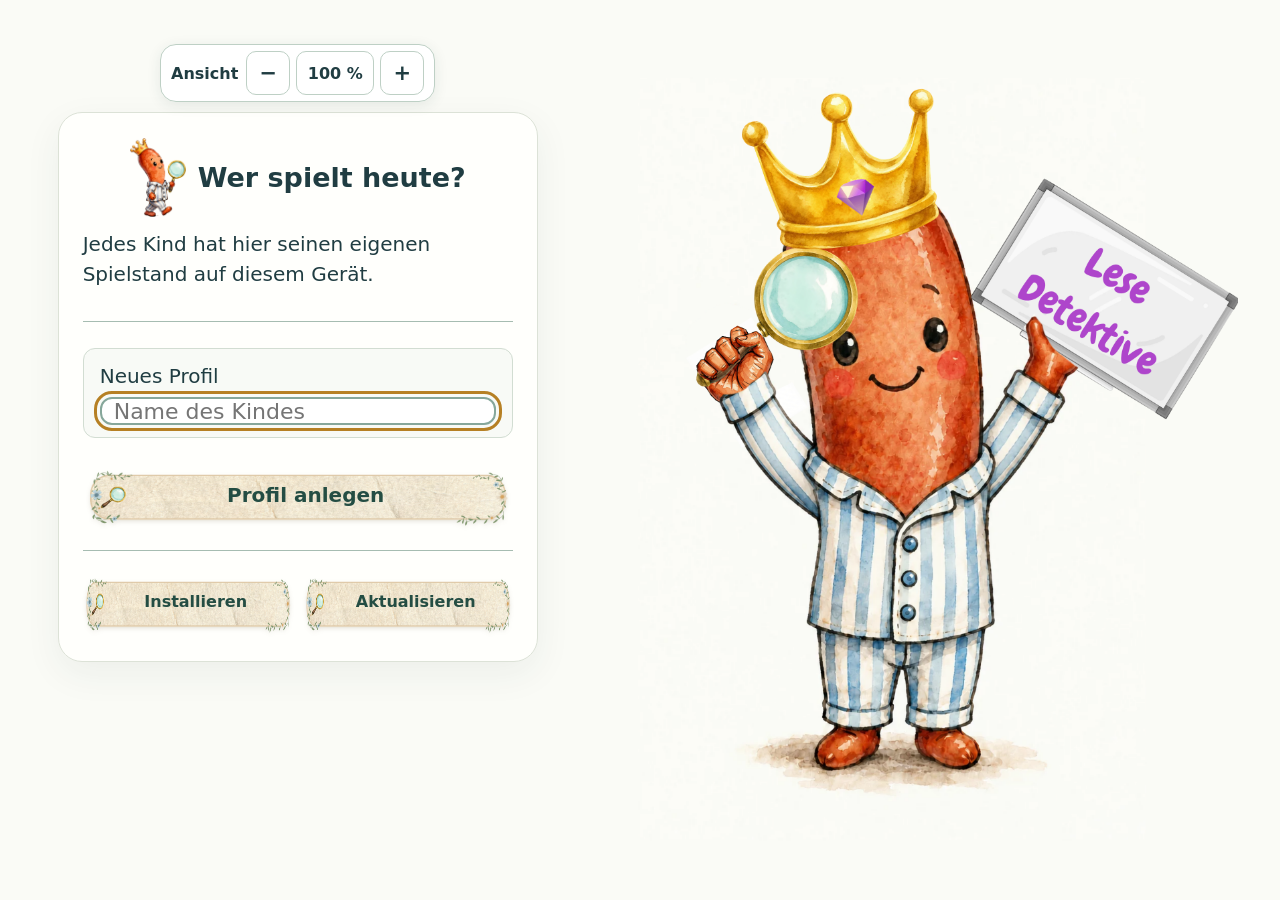
==== index.html @ b9e047da "Vergroessere Kinderschrift responsiv und uebernehme das neue Wuerstchen-Logo" ====
<!doctype html>
<html lang="de" class="profile-loading"><head><meta charset="utf-8"><meta name="viewport" content="width=device-width,initial-scale=1,viewport-fit=cover"><title>Lesedetektive</title><meta name="theme-color" content="#21655b"><link rel="icon" type="image/png" href="assets/favicon-48.png"><link rel="manifest" href="manifest.webmanifest"><link rel="apple-touch-icon" href="assets/apple-touch-icon.png"><meta name="apple-mobile-web-app-capable" content="yes"><meta name="apple-mobile-web-app-title" content="Lesedetektive"><link rel="stylesheet" href="profil.css"><link rel="stylesheet" href="stil.css"><script src="profiles.js" defer></script><script src="pwa.js" defer></script><script src="daten.js" defer></script><script src="pakete.js" defer></script><script src="spiel.js" defer></script><script src="auswahl.js" defer></script><script src="navigation.js" defer></script><script src="zoom.js" defer></script><script src="schrift.js" defer></script></head>
<body><main>
<header><button id="backButton" hidden>← Zurück</button><button id="homeButton">Alle Spiele</button><button data-profile-switch><span data-profile-name>Profil</span> wechseln</button><img class="app-logo" src="assets/logo.png" alt="Lesedetektive" width="72" height="96"><h1 id="pageTitle">Lesedetektive</h1></header><section id="home"><div class="platform-actions"><button data-app-action="install">Installieren</button><button data-app-action="update">Aktualisieren</button><p data-app-status role="status" aria-live="polite"></p></div><p class="home-intro">Was möchtest du spielen?</p><div class="game-menu"><button data-game="reading">Lesen und im Bild suchen</button><button data-game="sort">Was zischt denn da?<small>CH oder SCH?</small></button><button data-game="family">Wie klingt es?<small>ich oder ach?</small></button></div></section>
<section id="setup" class="card" hidden>
<h2>Deine Runde</h2><button id="setupResume" hidden>Zurück zur laufenden Runde</button><p id="setupNotice" role="status" hidden></p><fieldset class="sr-only" aria-hidden="true"><input type="radio" name="game" value="reading" checked><input type="radio" name="game" value="sort"><input type="radio" name="game" value="family"></fieldset><fieldset><legend>Spielvariante</legend><label><input type="radio" name="mode" value="normal" checked> Ohne Zeit</label><label><input type="radio" name="mode" value="minute"> 1 Minute</label><label><input type="radio" name="mode" value="ten"> 10 Aufgaben auf Zeit</label></fieldset>
<fieldset id="normalLengthOptions"><legend>Wie viele Aufgaben möchtest du spielen?</legend><label>Aufgaben pro Runde<select id="roundLength"><option value="10" selected>10 Aufgaben · 1 Blüte</option><option value="15">15 Aufgaben · 2 Blüten</option><option value="20">20 Aufgaben · 3 Blüten</option></select></label></fieldset><fieldset id="sequenceOptions"><legend>Aufgabenauswahl</legend><label><input type="radio" name="sequence" value="fixed" checked> <span id="fixedLabel">Paket</span></label><label><input type="radio" name="sequence" value="random"> Zufall</label></fieldset>
<label id="packageOptions">Welches Paket?<select id="packageChoice"></select></label><p id="packageNote" class="hint"></p><details><summary>So wird gezählt</summary><p class="hint">Bei der Bildsuche zählt eine vollständig gelöste Karte als eine Aufgabe. Bei den Lautübungen zählt ein richtig zugeordnetes Wort oder Wortpaar. Fehlversuche zählen nicht als Lösung. Nur in den Zeitspielen läuft die Uhr ab „Los!“ – auch wenn du zwischendurch die Ergebnisse ansiehst oder in einen anderen Tab wechselst.</p></details>
<button id="start" class="primary">Los!</button> <button id="setupProgress">Meine Ergebnisse</button><p id="prepare" role="status"></p>
</section>
<section id="play" hidden>
<div class="clockbar"><div class="round-stats"><div><span id="modeLabel"></span><strong id="clock" role="timer">01:00</strong></div><div><span>Gelöst</span><strong id="score">0</strong></div></div><div class="round-actions"><button id="viewProgress">Ergebnisse</button><button id="variants">Andere Variante des Spiels</button><button id="abort">Runde beenden</button></div></div>
<div id="playfield" class="playfield" tabindex="0" aria-label="Spielaufgabe, bei Bedarf scrollbar">
<p id="roundLabel" class="round-label"></p><p id="feedback" class="feedback" role="status" aria-live="polite"></p>
<section id="task" class="card"></section>
</div>
</section>
<section id="progressScreen" class="card" hidden><button id="resume">Zurück zum Spiel</button><p id="progressNotice" role="status"></p><p class="eyebrow">DEIN ERGEBNIS</p><h2 id="resultTitle"></h2><p id="resultText" class="result-text"></p><button id="again" class="primary">Noch einmal</button> <button id="choose">Andere Variante des Spiels</button><button id="export">Ergebnisse als Text speichern</button><iframe allow="autoplay" id="progressFrame" title="Deine Blüten und Ergebnisse"></iframe></section>
<section id="history" class="card" hidden><h2>Schriftliche Ergebnisse</h2><p>Die Ergebnisse dieser Arbeitsfassung bleiben auf diesem Gerät gespeichert. Du kannst sie als Textdatei sichern.</p><p id="storageStatus" role="status"></p><div class="table-scroll"><table><caption class="sr-only">Bisherige Zeitrunden</caption><thead><tr><th>Datum</th><th>Spiel</th><th>Variante</th><th>Reihenfolge</th><th>Ergebnis</th><th>Zeit</th><th>Fehlversuche</th><th>Status</th></tr></thead><tbody id="records"></tbody></table></div><p id="empty">Noch keine Zeitrunde gespielt.</p></section>
<footer>Lesedetektive · Ergebnisse bleiben in deinem Profil auf diesem Gerät.</footer>
</main><dialog id="introDialog" aria-labelledby="introTitle"><h2 id="introTitle"></h2><video id="introVideo" playsinline preload="metadata"></video><p id="introNote" role="status"></p><button id="introStart" hidden>Video starten</button><button id="introSkip">Zum Spiel →</button><button id="introBack">Zurück</button></dialog><script id="progressSource" type="application/json">{"html":""}</script></body></html>
---- profil.css ----
.profile-loading main{visibility:hidden}
.profile-panel{box-sizing:border-box;width:min(430px,calc(100% - 16px));max-height:calc(100dvh - 16px);overflow-y:auto;overscroll-behavior:contain;border:0;border-radius:24px;padding:24px;background:#fffdf0;color:#203d42;box-shadow:0 14px 40px #0006;font:18px/1.5 system-ui,sans-serif}
.profile-panel::backdrop{background:#203d42dd}.profile-panel h2{margin:0;font-size:27px;line-height:1.3}.profile-panel p{margin:12px 0}.profile-list{display:grid;gap:9px;margin:16px 0}.profile-panel button{font:inherit;font-weight:750;border:2px solid #78a397;border-radius:14px;background:#e9f3e9;color:#203d42;padding:12px;cursor:pointer;min-height:48px}.profile-list button{text-align:left}.profile-create{border-top:1px solid #a6bcb1;padding-top:16px;display:grid;gap:12px}.profile-panel label{display:grid;gap:6px}.profile-panel input{font:inherit;padding:12px;border:2px solid #86a79b;border-radius:12px;width:100%;min-width:0;box-sizing:border-box;background:#fff}.profile-error{color:#a43d29}.profile-error:empty,.profile-storage:empty,[data-app-status]:empty{display:none}.profile-storage{font-size:14px}.profile-install{border-top:1px solid #a6bcb1;margin-top:20px;padding-top:16px;display:flex;flex-wrap:wrap;gap:10px}.profile-install button{flex:1;background:#fffdf5;font-size:16px}.profile-install [data-app-status]{width:100%;font-size:14px}.profile-cancel{width:100%;margin-top:12px}
.app-tools{display:flex;align-items:center;justify-content:space-between;gap:12px;flex-wrap:wrap;padding:12px 0;margin-bottom:20px;font-size:15px}.app-tools .profile-current{font-weight:650;color:#21655b}.app-tools .tool-buttons{display:flex;gap:8px;flex-wrap:wrap}.app-tools button{font:inherit;border:1px solid #a9c1b6;border-radius:11px;background:#fffdf5;color:#203d42;padding:9px 12px;min-height:44px;cursor:pointer}.app-tools [data-app-status]{flex-basis:100%;margin:0;font-size:14px;color:#526e63}.profile-badge{display:block;font-size:14px;letter-spacing:0;text-transform:none;color:#62796f;margin:4px 0}button:focus-visible,input:focus-visible{outline:3px solid #b68024;outline-offset:3px}
@media(min-width:600px) and (max-height:500px){.profile-panel{width:min(680px,calc(100% - 16px));padding:12px 16px;border-radius:16px}.profile-panel form{grid-template-columns:minmax(0,1fr) auto;align-items:end;gap:10px}.profile-panel h2{font-size:1.2em}.profile-panel p{margin:8px 0}.profile-list{margin:8px 0}}
@supports(padding:env(safe-area-inset-top)){body{padding-top:env(safe-area-inset-top);padding-bottom:env(safe-area-inset-bottom)}}

/* Portrait workspaces grow with the available screen; landscape stays unchanged.
   No fixed page heights, page scaling or zoom restrictions: long content can scroll. */
@media (orientation:portrait){
  body.page-home,body.page-reading,body.page-laute{padding:0}
  .page-home main,.page-reading main,.page-laute main.app{
    box-sizing:border-box;width:100%;max-width:1000px;min-height:100svh;margin:0 auto;
    padding:clamp(18px,3vw,36px);padding-top:max(clamp(18px,3vw,36px),env(safe-area-inset-top));padding-bottom:max(24px,env(safe-area-inset-bottom));
    display:flex;flex-direction:column;
  }
  .page-laute .top{gap:16px}.page-laute .brand{font-size:clamp(24px,4vw,38px);line-height:1.3}
  .page-laute .sub{font-size:clamp(16px,2.4vw,23px);white-space:nowrap}
  .page-laute main.app>p{margin:14px 0;font-size:clamp(17px,2.4vw,23px)}
  .page-laute #menuButton{align-self:flex-start;font-size:clamp(17px,2.4vw,24px);padding:12px 20px}
  .page-laute .profile-badge,.page-reading .profile-badge{font-size:clamp(15px,2vw,20px);margin:8px 0}
  .page-laute #progress{margin:clamp(20px,3svh,36px) 0}.page-laute .progress i{height:clamp(9px,1.2vw,13px)}
  .page-laute #menu,.page-laute #newgame{
    flex:1;width:100%;display:flex;flex-direction:column;justify-content:center;
    min-height:55svh;padding:clamp(24px,4vw,48px);border-radius:clamp(23px,3vw,32px);margin-bottom:20px;
  }
  .page-laute #menu h1{font-size:clamp(28px,4.8vw,44px);line-height:1.25;margin:10px 0 18px}
  .page-laute #menu>p{font-size:clamp(18px,2.8vw,27px);line-height:1.6}
  .page-laute #menu>div{gap:clamp(18px,2.6svh,30px)!important;margin:20px 0}
  .page-laute .nav{font-size:clamp(19px,2.9vw,29px);line-height:1.4;padding:clamp(14px,2.4vw,24px);min-height:clamp(54px,7svh,88px);white-space:normal;overflow-wrap:break-word}
  .page-laute #newcontent{display:flex;flex-direction:column;gap:clamp(14px,2svh,26px);width:100%;min-width:0}
  .page-laute #newcontent .eyebrow{font-size:clamp(14px,2vw,20px);line-height:1.5}
  .page-laute #newcontent h2{font-size:clamp(27px,4vw,40px);line-height:1.3;margin:4px 0}
  .page-laute #newcontent>p,.page-laute .ch-hint{font-size:clamp(18px,2.8vw,27px);line-height:1.6;margin:0}
  .page-laute #newcontent .readline.small{font-size:clamp(24px,3.6vw,37px);line-height:1.6}
  .page-laute #newcontent .reading{min-height:clamp(160px,23svh,300px);gap:clamp(20px,3svh,36px);padding:16px 0}
  .page-laute #newcontent .reading>.readline{font-size:clamp(50px,10vw,100px)!important;overflow-wrap:anywhere}
  .page-laute .duel{gap:clamp(14px,2.6vw,28px);margin:8px 0}
  .page-laute .duel button{font-size:clamp(28px,4.8vw,52px)!important;max-width:100%;min-width:0}
  .page-laute #feedback{font-size:clamp(17px,2.6vw,25px);line-height:1.5;margin:clamp(16px,2.5svh,30px) 0 0;min-height:0}
  .page-laute #feedback:empty{display:none}.page-laute .helper{font-size:clamp(15px,2.2vw,21px)}
  .page-laute .praise-card{width:min(760px,100%);padding:clamp(36px,8vw,88px) 24px}
  .page-laute .praise-card p{font-size:clamp(38px,8vw,76px)}

  .page-reading header h1{font-size:clamp(24px,4vw,38px)}
  .page-reading #counter{font-size:clamp(15px,2.3vw,23px)}
  .page-reading nav{margin:16px 0;font-size:clamp(17px,2.4vw,24px)}
  .page-reading .game-progress{gap:clamp(9px,1.6vw,17px);margin:clamp(18px,3svh,34px) 0}
  .page-reading .progress-dot{width:clamp(11px,1.7vw,17px);height:clamp(11px,1.7vw,17px)}
  .page-reading #readingCard{flex:1;width:100%;max-width:none;min-height:55svh;display:flex;flex-direction:column;justify-content:center;padding:clamp(28px,5vw,60px);margin:12px 0 24px}
  .page-reading #category{font-size:clamp(14px,2.1vw,21px)}
  .page-reading .reading{font-size:clamp(40px,8vw,84px);line-height:1.65;margin:clamp(24px,4svh,48px) 0;min-height:0;overflow-wrap:break-word}
  .page-reading .reading.story{font-size:clamp(27px,4.5vw,48px)}
  .page-reading .read-hint{font-size:clamp(18px,2.6vw,26px);max-width:620px;margin:20px auto 28px}
  .page-reading #search{align-self:center;font-size:clamp(25px,3.8vw,36px);padding:18px 42px;min-height:66px}
  .page-reading #searchPanel{width:100%;max-width:none;padding:clamp(12px,2.6vw,28px);margin:12px 0 24px}
  .page-reading .stage{max-width:none}.page-reading .word,.page-reading .search-label{font-size:clamp(19px,2.8vw,29px)}
  .page-reading .row button{font-size:clamp(18px,2.5vw,25px);min-height:56px;padding:14px 20px}
  .page-reading footer{margin-top:auto;font-size:clamp(15px,2.1vw,20px)}

  .page-home main{justify-content:center}.page-home header{margin-bottom:clamp(24px,4svh,50px)}
  .page-home h1{font-size:clamp(36px,7vw,64px)}.page-home .intro{font-size:clamp(19px,2.8vw,28px);max-width:none}
  .page-home .games{grid-template-columns:1fr;gap:clamp(20px,3svh,36px)}
  .page-home .game{padding:clamp(26px,4vw,46px)}.page-home .game h2{font-size:clamp(26px,4vw,38px)}
  .page-home .game p{font-size:clamp(18px,2.7vw,26px)}.page-home .badge{font-size:clamp(36px,5vw,52px)}
  .page-home .start{font-size:clamp(19px,2.8vw,27px);padding:13px 24px}
  .page-home .app-tools{font-size:clamp(16px,2.3vw,23px);gap:16px;margin-bottom:26px}
  .profile-panel{width:min(640px,calc(100% - 24px));padding:clamp(24px,4vw,42px);font-size:clamp(18px,2.7vw,26px)}
  .profile-panel h2{font-size:clamp(28px,4.5vw,40px)}.profile-list{gap:clamp(12px,2vw,20px)}
  .profile-panel input,.profile-panel button{font-size:inherit;padding:clamp(12px,2vw,20px)}
  .profile-install button{font-size:clamp(17px,2.5vw,24px)}
}

/* The original PNG is never stretched to a different aspect ratio. Its paper
   colour fills the rest of the viewport instead of cropping the head/sign. */
.profile-welcome{--welcome-paper:#fafbf6;width:100vw;height:100dvh;max-width:none;max-height:none;margin:0;padding:0;border:0;background:var(--welcome-paper);color:#203d42;overflow:hidden}
.profile-welcome[open]{display:grid;grid-template-columns:minmax(300px,1fr) minmax(0,1.15fr);grid-template-areas:"controls art"}
.profile-welcome::backdrop{background:#fafbf6}
.welcome-art{grid-area:art;position:relative;min-width:0;min-height:0;overflow:hidden;background:#fafbf6;display:flex;align-items:center;justify-content:center}
.welcome-art img,.home-art img{display:block;width:auto;height:100%;max-width:100%;max-height:2688px;object-fit:contain}
.welcome-controls{grid-area:controls;min-height:0;min-width:0;overflow-y:auto;overscroll-behavior:contain;display:flex;padding:clamp(16px,3vw,40px)}
.profile-welcome .profile-panel{width:min(100%,480px);max-height:none;margin:auto;flex-shrink:0;background:#fffffcf5;border:1px solid #dce2d7;box-shadow:0 12px 36px #203d4210}
.page-home{background:#fafbf6}.home-art{position:fixed;top:0;right:0;width:52vw;height:100svh;display:flex;align-items:center;justify-content:center;overflow:hidden;background:#fafbf6;pointer-events:none;z-index:0}
.page-home main{position:relative;z-index:1;width:48%;max-width:650px;margin:0;padding:clamp(20px,3vw,42px)}
.page-home .games{grid-template-columns:1fr}.page-home .game{background:#fffffcf5;padding:clamp(20px,2.3vw,30px)}
.page-home header{margin-bottom:24px}.page-home h1{font-size:clamp(30px,4vw,48px)}.page-home .intro{margin-bottom:16px}
@media (orientation:portrait){
  .profile-welcome[open]{grid-template-columns:1fr;grid-template-rows:min(43svh,650px) minmax(0,1fr);grid-template-areas:"art" "controls"}
  .welcome-art img,.home-art img{position:absolute;top:0;left:50%;transform:translateX(-50%);width:min(100%,calc(min(43svh,650px) * 1.1),1792px);height:auto;max-width:none;max-height:none}
  .welcome-controls{padding:12px clamp(12px,2.4vw,28px) max(16px,env(safe-area-inset-bottom));scroll-padding-block:16px}
  .profile-welcome .profile-panel{width:min(100%,640px);padding:clamp(20px,3vw,34px);border-radius:24px}
  .page-home .home-art{position:relative;top:auto;right:auto;width:100%;height:min(43svh,650px)}
  .page-home main{width:100%;max-width:1000px;min-height:0;margin:auto;padding:clamp(20px,3vw,36px)}
}
@media (orientation:landscape) and (max-height:540px){
  .welcome-controls{padding:12px}.profile-welcome .profile-panel{padding:16px;font-size:16px}.profile-welcome .profile-panel h2{font-size:23px}.profile-welcome .profile-panel p{margin:8px 0}.profile-welcome .profile-install{margin-top:12px;padding-top:12px}
}

/* The expanded 24-card round keeps progress dots inside small screens. */
.page-reading .game-progress{flex-wrap:wrap}

/* Keep the controls at a usable size while enlarging the complete work area. */
.zoom-controls{position:sticky;top:max(6px,env(safe-area-inset-top));left:6px;z-index:200;display:flex;align-items:center;justify-content:center;gap:6px;width:max-content;max-width:100%;margin:8px auto;padding:6px 10px;border:1px solid #becfc7;border-radius:16px;background:#fffffff5;box-shadow:0 3px 14px #203d4218;color:#203d42;font:16px/1.2 system-ui,sans-serif;isolation:isolate}
.zoom-controls span{font-weight:650;margin-right:2px}.zoom-controls button{flex:none;min-width:44px;min-height:44px;margin:0;padding:8px;border:1px solid #bed0c5;border-radius:10px;background:#fff;color:#203d42;font:700 21px/1.2 system-ui,sans-serif;cursor:pointer;touch-action:manipulation}.zoom-controls [data-zoom="reset"]{min-width:78px;font-size:16px}.zoom-controls button:focus-visible{outline:3px solid #c48a20;outline-offset:2px}.zoom-controls button:disabled{opacity:.4;cursor:default}
body>main,.profile-welcome .profile-panel,.praise-card{zoom:var(--app-zoom,1)}
html[data-app-zoomed] body>main{min-width:min(100vw,980px)}
html[data-app-zoomed] .page-home main{min-width:min(48vw,650px)}
.profile-welcome .welcome-controls{display:block;overflow:auto}.welcome-controls>.zoom-controls{margin:0 auto 16px}.profile-welcome .profile-panel{margin:0 auto;overflow:visible}
@media(orientation:portrait){html[data-app-zoomed] .page-home main{min-width:100vw}}
@media print{.zoom-controls{display:none}}
body.page-reading>main{width:min(100vw,980px)}body.page-laute>main{width:min(100vw,740px)}
@media(orientation:portrait){body.page-reading>main,body.page-laute>main{width:min(100vw,1100px)}}
#introDialog>:not(.zoom-controls){zoom:var(--app-zoom,1)}
---- stil.css ----
:root{font:18px/1.6 system-ui,sans-serif;color:#203d42;background:#f4f2e9;--app-zoom:1}*{box-sizing:border-box}body{margin:0}main{width:min(100vw,1040px);margin:auto;padding:24px;zoom:var(--app-zoom)}h1{font-size:clamp(30px,5vw,48px);line-height:1.2}h2{line-height:1.3}.eyebrow{font-size:13px;letter-spacing:.08em;color:#587367}.card{background:white;border:1px solid #d7dfd5;border-radius:24px;padding:clamp(20px,4vw,38px);margin:24px 0;box-shadow:0 10px 35px #203d4208}fieldset{border:0;border-top:1px solid #dde4dc;margin:24px 0;padding:12px 0 0}legend{font-size:21px;font-weight:750;padding-right:15px}label{display:block;margin:10px 0;padding:12px 16px;border:1px solid #d2ddd2;border-radius:12px;background:#f8faf6;cursor:pointer}label:has(input:checked){background:#e0eee4;border-color:#21655b}input{width:21px;height:21px;vertical-align:middle;accent-color:#21655b;margin-right:10px}small{display:block;padding-left:35px;color:#5c756b;font-size:14px}button{font:inherit;font-weight:650;background:white;color:#203d42;border:1px solid #bdcfc2;border-radius:12px;min-height:48px;padding:11px 19px;cursor:pointer}button:focus-visible{outline:3px solid #c48a20;outline-offset:3px}.primary{background:#21655b;color:white;border-color:#21655b}button:disabled{opacity:.45;cursor:default}#start{font-size:26px;min-width:180px}.hint,footer{font-size:15px;color:#587267}footer{padding-bottom:24px}.clockbar{position:sticky;top:78px;z-index:20;display:flex;justify-content:space-between;align-items:center;gap:16px;padding:14px 20px;border:1px solid #bfcebf;border-radius:18px;background:#fffdf4f5;box-shadow:0 5px 20px #203d4210}.clockbar span{display:block;font-size:14px}.clockbar strong{font-size:34px;line-height:1.2;font-variant-numeric:tabular-nums}#clock{color:#21655b}.clockbar.urgent{background:#fff0dc}.clockbar.urgent #clock{color:#8c3c15}.round-label{font-size:15px;color:#587267}.feedback{min-height:30px;margin:12px 0;color:#21655b}.reading{text-align:center;font-size:clamp(30px,5vw,46px);line-height:1.6;font-weight:750;white-space:pre-line;padding:24px 0}.story{font-size:clamp(24px,4vw,34px)}.read-actions{text-align:center}.words{display:flex;flex-wrap:wrap;align-items:center;justify-content:center;gap:10px;margin-bottom:20px}.word{padding:7px 12px;border-radius:10px;background:#eef2ed;font-weight:650}.word.current{background:#ffe5a0;outline:2px solid #bf8b22}.word.done{background:#d9efdc}.stage{position:relative;max-width:780px;margin:auto;line-height:0;isolation:isolate}.stage img{display:block;width:100%;height:auto}.overlay{position:absolute;inset:0;touch-action:manipulation;cursor:crosshair}.star{position:absolute;pointer-events:none;transform:translate(-50%,-50%);font:58px/1 Arial;color:#ffc928;-webkit-text-stroke:1.5px #fff9dc;text-shadow:0 2px 3px #804a1d;animation:pop .35s ease-out}.answers{display:grid;gap:14px;margin:24px 0}.answers button{background:#385f8e;color:white;border:0;font-size:22px}.duel{display:flex;justify-content:center;flex-wrap:wrap;gap:20px;margin:24px 0}.duel button{font-size:clamp(26px,4vw,40px)}.question{font-size:22px}.result-text{font-size:23px}.table-scroll{overflow:auto;margin-top:24px}table{width:100%;border-collapse:collapse;font-size:15px;text-align:left}th,td{border-bottom:1px solid #dbe2d8;padding:12px;vertical-align:top;min-width:100px}.sr-only{position:absolute;width:1px;height:1px;overflow:hidden;clip-path:inset(50%)}[hidden]{display:none!important}.zoom-controls{position:sticky;top:6px;left:6px;z-index:100;display:flex;align-items:center;gap:6px;width:max-content;max-width:100%;margin:8px auto;padding:6px 10px;border:1px solid #bed0c5;border-radius:16px;background:#fffffff5;box-shadow:0 3px 14px #203d4218;font:16px/1.2 system-ui}.zoom-controls button{min-width:44px;min-height:44px;padding:8px;font-size:21px}.zoom-controls [data-zoom=reset]{min-width:78px;font-size:16px}@keyframes pop{from{transform:translate(-50%,-50%) scale(.2)}to{transform:translate(-50%,-50%) scale(1)}}@media(prefers-reduced-motion:reduce){.star{animation:none}}@media(max-width:600px){main{padding:14px}.clockbar{padding:12px;gap:8px}.clockbar strong{font-size:28px}.clockbar button{font-size:14px;padding:8px}.reading{padding:10px 0}.card{margin:18px 0}}@media print{.zoom-controls,#setup,#play,#result,#export,footer{display:none!important}main{zoom:1;width:100%}.card{box-shadow:none;border:0;padding:0}.table-scroll{overflow:visible}}

#progressFrame{width:100%;height:1400px;min-height:720px;border:0;display:block;background:#faf8f1}#progressScreen{padding:16px;background:#faf8f1}#progressNotice{background:#fff7df;padding:12px 16px;border-radius:12px}#progressScreen>button{margin:8px 8px 8px 0}.clockbar{flex-wrap:wrap}#viewProgress{background:#edf3e4}#sequenceOptions[hidden]{display:none!important}
/* Compact 100 % search view: the words and complete portrait image share a screen. */
body.searching-image main>header,body.searching-image main>footer,body.searching-image #roundLabel{display:none}body.searching-image main{padding:8px 12px}body.searching-image .clockbar{position:static;padding:6px 10px;gap:8px;margin:0}body.searching-image .clockbar strong{font-size:22px}body.searching-image .clockbar span{font-size:13px}body.searching-image .clockbar button{font-size:14px;min-height:38px;padding:6px 9px}body.searching-image #feedback{position:absolute;width:1px;height:1px;min-height:0;margin:0;overflow:hidden;clip-path:inset(50%)}body.searching-image #task{padding:10px 12px;margin:8px 0 0}body.searching-image .words{gap:6px;margin-bottom:10px;font-size:16px}body.searching-image .word{padding:4px 9px}body.searching-image .stage{width:min(100%,calc((100svh - 280px) * .666667),560px);max-width:560px}body.searching-image #task>p{margin:7px 0 0;text-align:center}body.searching-image #task>p>button{font-size:14px;min-height:36px;padding:6px 12px}body.searching-image .star{font-size:clamp(25px,4vw,44px)}
@media(max-width:600px){body.searching-image .stage{width:min(100%,calc((100svh - 320px) * .666667),560px)}body.searching-image .clockbar{justify-content:center}body.searching-image .words{font-size:15px}}
@media(max-height:500px) and (orientation:landscape){body.searching-image .stage{width:min(100%,calc((100svh - 220px) * .666667),560px)}body.searching-image .zoom-controls{margin:2px auto;padding:2px 8px}.searching-image .zoom-controls button{min-height:34px}.searching-image .clockbar button{min-height:32px}}
.wrong-answer{animation:answerWobble .42s ease-out;background:#f5d8c5!important;color:#503f36!important;outline:2px solid #c17c54}@keyframes answerWobble{0%,100%{transform:translateX(0)}15%,45%,75%{transform:translateX(-8px) rotate(-1deg)}30%,60%,90%{transform:translateX(8px) rotate(1deg)}}@media(prefers-reduced-motion:reduce){.wrong-answer{animation:answerAcknowledge .5s linear}@keyframes answerAcknowledge{from{outline-width:4px}to{outline-width:2px}}}
body.progress-intro{overflow:hidden}body.progress-intro>main{zoom:1;width:100%;max-width:none;padding:0}body.progress-intro main>header,body.progress-intro main>footer,body.progress-intro>.zoom-controls,body.progress-intro #progressScreen>:not(#progressFrame){display:none!important}body.progress-intro #progressScreen{margin:0;padding:0;border:0}body.progress-intro #progressFrame{position:fixed;inset:0;width:100vw;height:100svh!important;min-height:0;z-index:500;background:#faf8f1}

.treffer-funkenregen{position:absolute;width:0;height:0;z-index:50;pointer-events:none;overflow:visible;line-height:1}
.treffer-funke{position:absolute;left:0;top:0;width:48px;height:48px;margin-left:-24px;margin-top:-24px;display:flex;align-items:center;justify-content:center;font-family:Arial,sans-serif;font-size:var(--groesse);font-weight:bold;color:var(--farbe);text-shadow:0 0 4px #fff,0 0 10px #ffcb00,0 0 20px #ffb700;animation:trefferRegen var(--dauer) ease-out forwards}
.treffer-blitz{position:absolute;left:-65px;top:-65px;width:130px;height:130px;display:flex;align-items:center;justify-content:center;font:120px/1 Arial,sans-serif;color:#fff9c4;text-shadow:0 0 10px #fff,0 0 25px #ffd000,0 0 45px #ffb000;animation:trefferBlitz .9s ease-out forwards}
@keyframes trefferRegen{0%{transform:translate(0,0) scale(.4);opacity:1}35%{transform:translate(var(--dx),var(--dy)) scale(1.3);opacity:1}70%{opacity:1}100%{transform:translate(var(--endx),var(--endy)) scale(.35);opacity:0}}
@keyframes trefferBlitz{0%{transform:scale(.3);opacity:1}30%{transform:scale(1.5);opacity:1}100%{transform:scale(.7);opacity:0}}
@keyframes trefferRuhig{0%,60%{opacity:1}100%{opacity:0}}
@media(prefers-reduced-motion:reduce){.treffer-blitz{animation:trefferRuhig 1.8s ease-out forwards}}


#normalLengthOptions select{display:block;min-width:180px;max-width:100%;font:inherit;padding:10px;border:1px solid #bdcfc2;border-radius:10px;background:white;color:#203d42;margin-top:8px}

/* Three uncluttered game surfaces; the supplied artwork remains an unmodified asset. */
header{display:flex;align-items:center;gap:20px;flex-wrap:wrap}header h1{margin:10px 0}#homeButton{font-size:16px}.home-intro{text-align:center;font-size:28px}.game-menu{display:grid;gap:22px;margin:40px 0}.game-menu button{background:transparent url('assets/button.png') center/100% 100% no-repeat;border:0;min-height:135px;padding:35px 11% 35px 16%;font-size:clamp(22px,3.4vw,34px);line-height:1.15;color:#284d42;filter:drop-shadow(0 4px 4px #65532c22)}.game-menu small{padding:6px 0 0;font-size:18px;color:#35594d}.game-menu button:hover{transform:translateY(-2px)}#setup fieldset{display:flex;gap:10px;flex-wrap:wrap;margin:18px 0}#setup fieldset label{flex:1;min-width:140px;margin:0;font-size:18px}#setup #normalLengthOptions label{padding:6px 12px}select{font:inherit;padding:10px;border:1px solid #aabeb0;border-radius:9px;width:100%;background:white;color:#203d42}#packageOptions{max-width:400px}details{font-size:15px;margin:20px 0}#introDialog{border:0;border-radius:24px;background:#faf9f2;color:#203d42;width:min(95vw,1000px);max-height:96svh;padding:16px;text-align:center}#introDialog::backdrop{background:#f5f3ebf5}#introDialog video{display:block;width:100%;max-height:70svh;object-fit:contain;background:transparent;border:0}#introDialog h2{font-size:24px;margin:4px}#introDialog button{margin:4px}#home{min-height:65svh}#homeButton[hidden]{display:none}@media(max-width:600px){.game-menu{gap:14px;margin:25px 0}.game-menu button{min-height:115px;padding:27px 8% 27px 17%;font-size:22px}.game-menu small{font-size:16px}#setup fieldset label{min-width:110px;padding:10px}#introDialog{padding:10px}}

/* Schmuckrahmen für die Bedien- und Antwortbuttons. */
button:not(.zoom-controls button):not(.word-size-controls button):not(.flower){
 background:transparent url("assets/button.png") center / 100% 100% no-repeat !important;
 color:#244d43;border:0;border-radius:0;box-shadow:none;
 min-width:160px;min-height:70px;padding:20px 28px 20px 62px;
 line-height:1.25;white-space:normal;
 filter:drop-shadow(0 2px 2px #56432922);
}
button:not(.zoom-controls button):not(.word-size-controls button):not(.flower):hover{filter:drop-shadow(0 3px 4px #56432955)}
button:not(.zoom-controls button):not(.word-size-controls button):not(.flower):focus-visible{outline:3px solid #28796d;outline-offset:2px;border-radius:16px}
button:not(.zoom-controls button):not(.word-size-controls button):not(.flower):disabled{opacity:.45}
#start,#read{font-size:26px;font-weight:800;min-width:210px;min-height:80px}
.answers button,.duel button{color:#244d43;background-color:transparent;min-height:90px;padding-left:70px}
.clockbar button{font-size:16px;min-width:165px;min-height:65px;padding:17px 22px 17px 51px}
.game-menu button{min-height:135px;padding:35px 11% 35px 16%;font-size:clamp(22px,3.4vw,34px)}
.profile-panel button{width:100%;min-height:75px}
@media(max-width:600px){button:not(.zoom-controls button):not(.word-size-controls button):not(.flower){min-width:140px;min-height:66px;padding:18px 22px 18px 48px;font-size:17px}.answers button,.duel button{font-size:24px;min-height:85px}.clockbar button{flex:1;min-width:135px;font-size:14px}.game-menu button{min-height:115px;font-size:22px;padding:27px 8% 27px 17%}}

.platform-actions{display:flex;flex-wrap:wrap;justify-content:center;gap:8px}.platform-actions p{flex-basis:100%;text-align:center;font-size:15px}.profile-loading main{visibility:hidden}

/* Play uses the available height. Controls never float over the task. */
.round-stats,.round-actions{display:flex;align-items:center;gap:16px;flex-wrap:wrap}
.round-actions{justify-content:center}
body.playing>main{width:min(100%,1200px);padding:12px}
body.playing>main>header{display:flex;position:static;margin:0 0 14px}
body.playing>main>header [data-profile-switch],body.playing>main>footer{display:none}
body.playing>main>header h1{font-size:clamp(24px,4vw,36px)}
body.playing>.zoom-controls{position:static;margin:8px auto}
body.playing #play{display:flex;flex-direction:column;gap:12px;min-height:calc(100svh / var(--app-zoom) - 24px)}
body.playing .clockbar{position:static;top:auto;flex-shrink:0;margin:0;padding:10px 14px;gap:10px}
body.playing .clockbar strong{font-size:28px}
body.playing .clockbar span{font-size:14px}
body.playing .playfield{flex:1;min-width:0;display:flex;flex-direction:column;gap:8px;outline-offset:3px}
body.playing #roundLabel{display:none}
body.playing #feedback{margin:0;min-height:0}
body.playing #feedback:empty{display:none}
body.playing #task{width:100%;margin:auto 0;padding:clamp(18px,4vw,36px)}
body.playing.searching-image #task{padding:12px}
body.playing.searching-image .stage{width:min(100%,max(180px,calc((100svh - 260px) * .666667)),560px)}
@media(orientation:portrait){
 body.playing .clockbar{justify-content:center}
 body.playing .round-stats{justify-content:center;gap:24px;flex:1}
 body.playing .round-actions{gap:8px;flex:1}
 body.playing .round-actions button{min-width:130px;min-height:60px;font-size:14px;padding:16px 18px 16px 43px;flex:1}
 body.playing .reading{font-size:clamp(32px,7vw,48px)}
 body.playing .reading.story{font-size:clamp(25px,5vw,34px)}
}
@media(orientation:landscape){
 body.playing #play{display:grid;grid-template-columns:clamp(88px,13vw,150px) minmax(0,1fr) clamp(125px,18vw,190px);align-items:start;gap:12px;min-height:calc(100svh / var(--app-zoom) - 24px)}
 body.playing .clockbar{display:contents}
 body.playing .round-stats{grid-column:1;grid-row:1;position:sticky;top:12px;align-self:start;display:flex;flex-direction:column;align-items:center;gap:18px;padding:16px 7px;text-align:center;border:1px solid #bfcebf;border-radius:16px;background:#fffdf4}
 body.playing .round-stats strong{font-size:26px;overflow-wrap:anywhere}
 body.playing .round-stats span{font-size:14px}
 body.playing .round-actions{grid-column:3;grid-row:1;position:sticky;top:12px;align-self:start;display:flex;flex-direction:column;gap:14px}
 body.playing .round-actions button{width:100%;min-width:0;min-height:70px;font-size:15px;padding:17px 14px 17px 32px;overflow-wrap:anywhere}
 body.playing .playfield{grid-column:2;grid-row:1;max-height:calc(100dvh / var(--app-zoom) - 24px);min-height:calc(100svh / var(--app-zoom) - 24px);overflow:auto;overscroll-behavior-y:contain;scrollbar-gutter:stable;padding:3px}
 body.playing #task{padding:18px;margin:auto 0;flex-shrink:0}
 body.playing .reading{font-size:clamp(30px,4vw,46px);padding:8px 0}
 body.playing .reading.story{font-size:clamp(23px,3vw,32px)}
 body.playing.searching-image .stage{width:min(100%,560px);max-width:560px}
 body.playing.searching-image .words{font-size:15px}
 body.playing .clockbar.urgent .round-stats{background:#fff0dc}
}

/* Stable control/text sizes; the zoom value belongs to the image field only. */
body>main,.profile-welcome .profile-panel{zoom:1!important}
.praise-card,#introDialog>:not(.zoom-controls){zoom:1!important}
body.playing>main{width:min(100%,1200px);padding:12px}
body.playing #play{height:calc(100dvh - 24px);min-height:0;display:grid;grid-template-rows:auto minmax(0,1fr);grid-template-columns:minmax(0,1fr)}
body.playing .playfield{height:100%;min-height:0;max-height:none;overflow:auto;display:flex;flex-direction:column;align-items:stretch;overscroll-behavior-y:contain;scrollbar-gutter:stable}
body.playing #task{flex:0 0 auto;margin-block:auto}
body.playing.searching-image .stage{max-width:none;width:min(100%,560px)}
#setupNotice{font-size:16px;color:#587267}
body.playing>.zoom-controls{display:none}
.round-stats .zoom-controls{position:static;display:grid;grid-template-columns:1fr 1fr;width:100%;max-width:170px;margin:0;padding:5px;gap:4px;box-shadow:none;flex-basis:100%}
.round-stats .zoom-controls span{grid-column:1/-1;text-align:center;font-size:14px}
.round-stats .zoom-controls button{min-width:34px;min-height:36px;padding:4px;font-size:20px;line-height:1.2}
.round-stats .zoom-controls [data-zoom="out"]{grid-column:1;grid-row:2}
.round-stats .zoom-controls [data-zoom="in"]{grid-column:2;grid-row:2}
.round-stats .zoom-controls [data-zoom="reset"]{grid-column:1/-1;grid-row:3;min-width:0;font-size:15px}
@media(orientation:portrait){
 .round-stats .zoom-controls{display:flex;justify-content:center;max-width:none;width:auto}
 .round-stats .zoom-controls [data-zoom="reset"]{min-width:60px}
}
@media(orientation:landscape){
 body.playing #play{grid-template-columns:clamp(88px,13vw,150px) minmax(0,1fr) clamp(125px,18vw,190px);grid-template-rows:minmax(0,1fr);height:calc(100dvh - 24px);min-height:0}
 body.playing .playfield{height:100%;min-height:0;max-height:none}
 body.playing .round-stats,body.playing .round-actions{position:static;max-height:100%;overflow-y:auto}
 body.playing .round-actions{gap:6px}
 body.playing .round-actions button{font-size:14px;min-height:60px}
}

/* The start menu fills the screen too, independently of the play screen. */
body.choosing>main{height:calc(100dvh - 76px);min-height:0;display:flex;flex-direction:column}
body.choosing #home{min-height:0;flex:1;display:flex;flex-direction:column;justify-content:center}
body.choosing .home-intro{order:1;margin:12px 0}
body.choosing .game-menu{order:2;margin:22px 0}
body.choosing .platform-actions{order:3;margin-top:14px}
body.choosing>main>footer{margin-top:auto}
/* Search words always start above the former 15/16 px size. */
body.playing.searching-image #words{font-size:calc(22px * var(--search-word-scale,1));line-height:1.35;gap:8px;margin-bottom:14px}
body.playing.searching-image #words .word{padding:7px 11px;font-weight:750}
.word-size-controls{display:none}
body.playing[data-game="reading"] .word-size-controls{display:grid;grid-template-columns:1fr 1fr;gap:4px;padding:5px;border:1px solid #bed0c5;border-radius:14px;background:#fff;width:100%;max-width:170px}
.word-size-controls span{grid-column:1/-1;font-size:13px;text-align:center;line-height:1.3}
.word-size-controls button{min-width:34px!important;min-height:36px!important;padding:4px!important;font-size:20px!important;background:#fff!important;border:1px solid #bdcfc2!important;border-radius:10px!important;filter:none!important}
@media(orientation:landscape){body.playing .round-stats{gap:10px;padding:12px 5px}}
@media(orientation:portrait){body.playing[data-game="reading"] .word-size-controls{display:flex;align-items:center;justify-content:center;max-width:none;width:auto;flex-basis:100%}.word-size-controls span{padding-right:8px}}

/* Text stays inside the paper's usable area, even in narrow action columns. */
button:not(.flower):not(.zoom-controls button):not(.word-size-controls button){box-sizing:border-box;max-width:100%;min-width:0;padding:18px 18px 18px 34px;white-space:normal;overflow-wrap:anywhere;word-break:normal;hyphens:auto;line-height:1.3}
body.playing .round-actions button:not(.word-size-controls button){width:100%;min-width:0;flex:0 1 auto;padding:16px 12px 16px 28px;min-height:62px;font-size:14px}
body.playing .round-actions{min-width:0}
@media(orientation:portrait){body.playing .round-actions{flex-basis:100%;display:grid;grid-template-columns:repeat(auto-fit,minmax(min(100%,150px),1fr));width:100%}body.playing .round-actions .word-size-controls{grid-column:1/-1}}
body:not(.playing)>main,.profile-welcome .profile-panel{zoom:var(--menu-zoom,1)!important}
body.choosing>main{height:calc((100dvh - 76px) / var(--menu-zoom,1));min-height:0}
body.playing .round-stats .zoom-controls,body.playing[data-game="reading"] .word-size-controls{display:none}
body.playing.searching-image .round-stats .zoom-controls{display:grid}
body.playing.searching-image[data-game="reading"] .word-size-controls{display:grid}
@media(orientation:portrait){body.playing.searching-image .round-stats .zoom-controls,body.playing.searching-image[data-game="reading"] .word-size-controls{display:flex}}

body.playing .round-stats #clock{font-size:24px;white-space:nowrap;overflow-wrap:normal}
.word-size-controls strong{font-size:inherit}
@media(orientation:landscape){.round-stats .zoom-controls{flex:0 0 auto;align-self:stretch}}

/* Child-readable task typography takes priority over generic utility buttons. */
.app-logo{width:54px;height:78px;object-fit:contain;flex:0 0 auto}
body.playing .app-logo{display:none}
.profile-brand{display:flex;align-items:center;justify-content:center;gap:12px;margin-bottom:12px}
.profile-brand img{object-fit:contain;flex:0 0 56px}
#profileDialog .profile-list button{display:flex;align-items:center;justify-content:center;text-align:center;padding:18px 34px;font-size:clamp(24px,6vw,32px);font-weight:800;min-height:76px}
#profileDialog .profile-panel{font-size:20px}
#profileDialog .profile-panel input{font-size:22px}
#home .game-menu>button{font-size:clamp(22px,5.8vw,30px);line-height:1.3;min-height:104px;padding:22px 26px 22px 44px}
#home .game-menu small{font-size:clamp(19px,4.8vw,24px);line-height:1.3}
body.choosing>main{height:auto;min-height:calc((100dvh - 76px) / var(--menu-zoom,1));display:grid;grid-template-rows:auto 1fr auto}
body.choosing #home{min-height:min-content}
#setup{font-size:20px}
#setup fieldset label,#setup select{font-size:21px}
body.playing #task{font-size:22px;line-height:1.5}
body.playing #task .eyebrow{font-size:18px;letter-spacing:.04em}
body.playing #task h2{font-size:clamp(28px,6vw,36px)}
body.playing #task .reading{font-size:clamp(36px,8vw,48px);line-height:1.45}
body.playing #task .reading.story{font-size:clamp(28px,5.8vw,36px);line-height:1.5}
body.playing #task .question{font-size:24px;line-height:1.45}
body.playing #task .answers button,body.playing #task .duel button{font-size:clamp(28px,6vw,36px);line-height:1.35;min-height:78px;padding:18px 24px 18px 36px}
body.playing #task .duel{display:grid;grid-template-columns:repeat(auto-fit,minmax(min(100%,220px),1fr));gap:14px}
body.playing #task #hear,body.playing #task #read,body.playing #task #reread,body.playing #task #retryImage{font-size:22px;line-height:1.35;min-height:64px}
body.playing.searching-image #words{font-size:calc(26px * var(--search-word-scale,1));line-height:1.35}
body.playing .round-actions button:not(.word-size-controls button){font-size:18px;line-height:1.3;min-height:66px}
body.playing .round-stats span{font-size:16px}
body.playing .word-size-controls span{font-size:15px}
body.playing .word-size-controls strong{font-size:15px}
@media(max-width:600px){body.playing #task{padding:18px 14px}body.playing.searching-image #task{padding:12px}header{gap:12px}header h1{font-size:clamp(28px,7vw,36px)}}
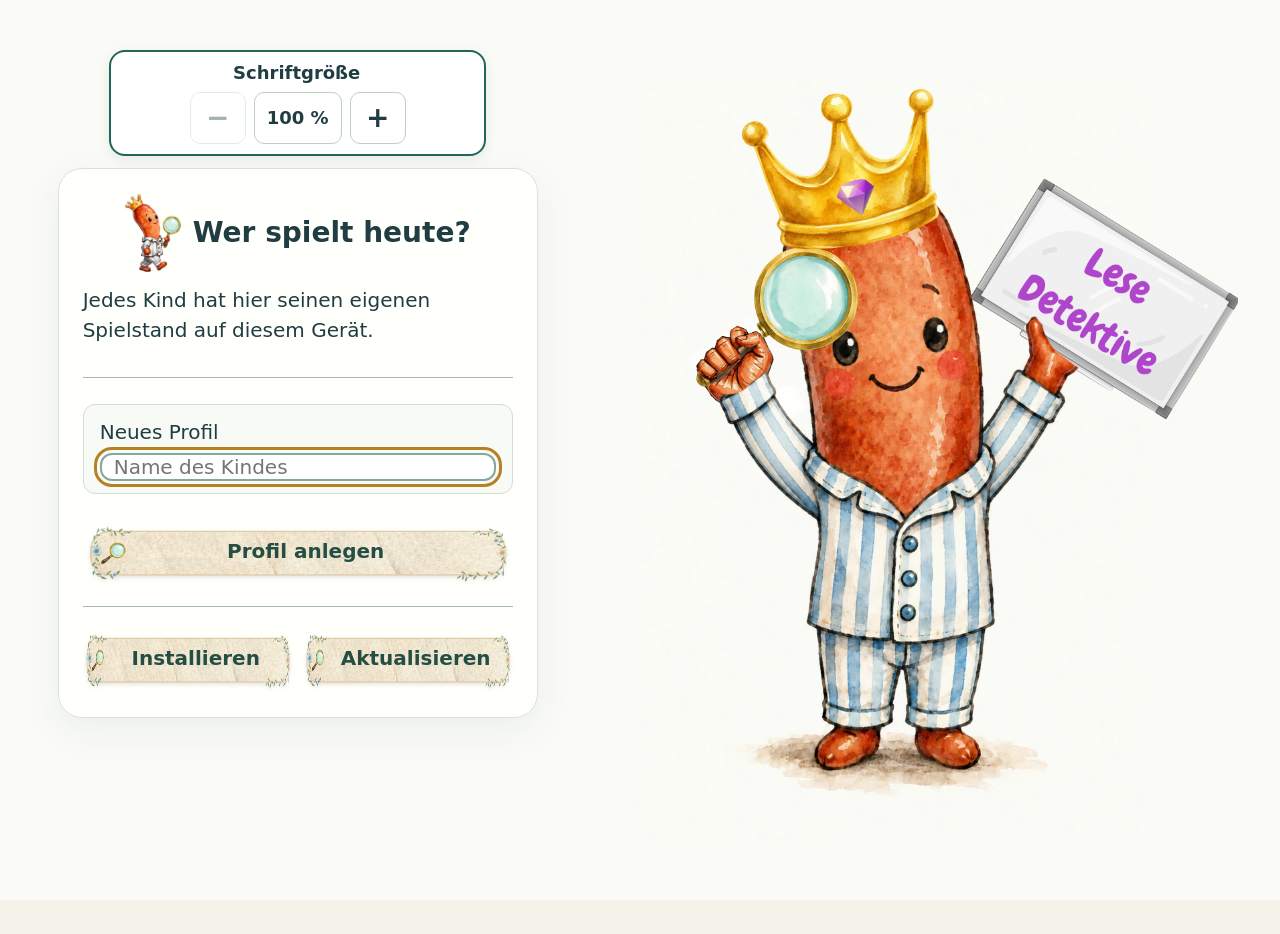
==== commit c1b401a5: "Verbessere mobile Auswahl mit Schriftumbruch und sichtbaren Reglern" ====
--- a/index.html
+++ b/index.html
@@ -1,5 +1,5 @@
 <!doctype html>
-<html lang="de" class="profile-loading"><head><meta charset="utf-8"><meta name="viewport" content="width=device-width,initial-scale=1,viewport-fit=cover"><title>Lesedetektive</title><meta name="theme-color" content="#21655b"><link rel="icon" type="image/png" href="assets/favicon-48.png"><link rel="manifest" href="manifest.webmanifest"><link rel="apple-touch-icon" href="assets/apple-touch-icon.png"><meta name="apple-mobile-web-app-capable" content="yes"><meta name="apple-mobile-web-app-title" content="Lesedetektive"><link rel="stylesheet" href="profil.css"><link rel="stylesheet" href="stil.css"><script src="profiles.js" defer></script><script src="pwa.js" defer></script><script src="daten.js" defer></script><script src="pakete.js" defer></script><script src="spiel.js" defer></script><script src="auswahl.js" defer></script><script src="navigation.js" defer></script><script src="zoom.js" defer></script><script src="schrift.js" defer></script></head>
+<html lang="de" class="profile-loading"><head><meta charset="utf-8"><meta name="viewport" content="width=device-width,initial-scale=1,viewport-fit=cover"><title>Lesedetektive</title><meta name="theme-color" content="#21655b"><link rel="icon" type="image/png" href="assets/favicon-48.png"><link rel="manifest" href="manifest.webmanifest"><link rel="apple-touch-icon" href="assets/apple-touch-icon.png"><meta name="apple-mobile-web-app-capable" content="yes"><meta name="apple-mobile-web-app-title" content="Lesedetektive"><link rel="stylesheet" href="profil.css"><link rel="stylesheet" href="stil.css"><link rel="stylesheet" href="lesbarkeit.css"><script src="profiles.js" defer></script><script src="pwa.js" defer></script><script src="daten.js" defer></script><script src="pakete.js" defer></script><script src="spiel.js" defer></script><script src="auswahl.js" defer></script><script src="navigation.js" defer></script><script src="zoom.js" defer></script><script src="schrift.js" defer></script></head>
 <body><main>
 <header><button id="backButton" hidden>← Zurück</button><button id="homeButton">Alle Spiele</button><button data-profile-switch><span data-profile-name>Profil</span> wechseln</button><img class="app-logo" src="assets/logo.png" alt="Lesedetektive" width="72" height="96"><h1 id="pageTitle">Lesedetektive</h1></header><section id="home"><div class="platform-actions"><button data-app-action="install">Installieren</button><button data-app-action="update">Aktualisieren</button><p data-app-status role="status" aria-live="polite"></p></div><p class="home-intro">Was möchtest du spielen?</p><div class="game-menu"><button data-game="reading">Lesen und im Bild suchen</button><button data-game="sort">Was zischt denn da?<small>CH oder SCH?</small></button><button data-game="family">Wie klingt es?<small>ich oder ach?</small></button></div></section>
 <section id="setup" class="card" hidden>
@@ -17,5 +17,5 @@
 </section>
 <section id="progressScreen" class="card" hidden><button id="resume">Zurück zum Spiel</button><p id="progressNotice" role="status"></p><p class="eyebrow">DEIN ERGEBNIS</p><h2 id="resultTitle"></h2><p id="resultText" class="result-text"></p><button id="again" class="primary">Noch einmal</button> <button id="choose">Andere Variante des Spiels</button><button id="export">Ergebnisse als Text speichern</button><iframe allow="autoplay" id="progressFrame" title="Deine Blüten und Ergebnisse"></iframe></section>
 <section id="history" class="card" hidden><h2>Schriftliche Ergebnisse</h2><p>Die Ergebnisse dieser Arbeitsfassung bleiben auf diesem Gerät gespeichert. Du kannst sie als Textdatei sichern.</p><p id="storageStatus" role="status"></p><div class="table-scroll"><table><caption class="sr-only">Bisherige Zeitrunden</caption><thead><tr><th>Datum</th><th>Spiel</th><th>Variante</th><th>Reihenfolge</th><th>Ergebnis</th><th>Zeit</th><th>Fehlversuche</th><th>Status</th></tr></thead><tbody id="records"></tbody></table></div><p id="empty">Noch keine Zeitrunde gespielt.</p></section>
-<footer>Lesedetektive · Ergebnisse bleiben in deinem Profil auf diesem Gerät.</footer>
+<footer><strong>Dein Spielstand bleibt bei dir.</strong><span>Deine Ergebnisse werden in deinem Profil auf diesem Gerät gespeichert.</span></footer>
 </main><dialog id="introDialog" aria-labelledby="introTitle"><h2 id="introTitle"></h2><video id="introVideo" playsinline preload="metadata"></video><p id="introNote" role="status"></p><button id="introStart" hidden>Video starten</button><button id="introSkip">Zum Spiel →</button><button id="introBack">Zurück</button></dialog><script id="progressSource" type="application/json">{"html":""}</script></body></html>
--- a/lesbarkeit.css
+++ b/lesbarkeit.css
@@ -0,0 +1,44 @@
+/* Text reflows inside the viewport. Image zoom remains independent. */
+:root{--menu-text-scale:1}
+body:not(.playing)>main,.profile-welcome .profile-panel{zoom:1!important}
+body:not(.playing)>main{max-width:100%;min-width:0}
+body.choosing>main{width:min(100%,900px);height:auto;min-height:calc(100svh - 88px);display:flex;flex-direction:column;gap:20px;padding:20px}
+body.choosing #home{flex:0 0 auto;width:100%;display:flex;gap:20px;justify-content:flex-start}
+body.choosing .home-intro{margin:12px 0 0;font-size:calc(24px * var(--menu-text-scale));line-height:1.4}
+body.choosing .game-menu{width:100%;gap:18px;margin:0}
+#home .game-menu>button{width:100%;height:auto;min-height:104px;font-size:calc(26px * var(--menu-text-scale));line-height:1.35;padding:26px 28px 26px 52px;white-space:normal;overflow-wrap:break-word;hyphens:auto}
+#home .game-menu small{font-size:calc(21px * var(--menu-text-scale));line-height:1.4;padding:6px 0 0}
+body:not(.playing) header{gap:12px;min-width:0}
+body:not(.playing) header h1{min-width:0;flex:1 1 210px;font-size:calc(clamp(28px,5vw,40px) * var(--menu-text-scale));overflow-wrap:anywhere}
+body:not(.playing) header button{font-size:calc(18px * var(--menu-text-scale));line-height:1.4;min-height:56px}
+body>.zoom-controls,.welcome-controls>.zoom-controls{position:relative;top:auto;left:auto;display:flex;flex-wrap:wrap;width:fit-content;max-width:calc(100% - 24px);margin:12px auto;padding:10px;gap:8px;border:2px solid #21655b;border-radius:16px;font-size:18px;box-shadow:0 3px 12px #203d4218}
+body>.zoom-controls span,.welcome-controls>.zoom-controls span{flex-basis:100%;text-align:center;font-size:18px;font-weight:750}
+body>.zoom-controls button,.welcome-controls>.zoom-controls button{min-width:56px;min-height:52px;font-size:28px;padding:8px 12px}
+body>.zoom-controls [data-zoom=reset],.welcome-controls>.zoom-controls [data-zoom=reset]{min-width:88px;font-size:18px}
+body.choosing .platform-actions{margin:4px 0 0;padding:18px 14px;background:#e7eee4;border:1px solid #c1d0bf;border-radius:18px;gap:12px}
+.platform-actions button{font-size:calc(18px * var(--menu-text-scale));min-height:56px;flex:1 1 170px}
+.platform-actions p{font-size:calc(17px * var(--menu-text-scale));line-height:1.5;margin:0;color:#244d43;overflow-wrap:break-word}
+body:not(.playing) main>footer{margin:0;padding:18px 20px;background:#e7eee4;border:1px solid #c1d0bf;border-radius:18px;font-size:calc(17px * var(--menu-text-scale));line-height:1.5;color:#244d43;overflow-wrap:break-word}
+footer strong,footer span{display:block}footer span{margin-top:4px}
+#setup{font-size:calc(20px * var(--menu-text-scale));min-width:0}
+#setup h2{font-size:1.5em}#setup legend{font-size:1.1em;max-width:100%;line-height:1.4}
+#setup fieldset label,#setup select,#setup button{font-size:inherit}
+#setup .hint,#setup details,#setupNotice{font-size:calc(18px * var(--menu-text-scale))}
+#setup fieldset{min-width:0}#setup fieldset label{min-width:min(100%,180px)}
+#setup label,#setup p{overflow-wrap:break-word}
+#profileDialog .profile-panel{font-size:calc(20px * var(--menu-text-scale));max-width:100%;overflow-wrap:break-word}
+#profileDialog .profile-panel h2{font-size:1.4em}#profileDialog .profile-panel input,#profileDialog .profile-panel button{font-size:inherit}
+#profileDialog .profile-list button{font-size:calc(26px * var(--menu-text-scale));white-space:normal}
+#profileDialog .profile-install [data-app-status],#profileDialog .profile-storage{font-size:calc(17px * var(--menu-text-scale))}
+@media(max-width:600px){
+ body.choosing>main{padding:16px;gap:20px;min-height:0}
+ body:not(.playing) main>header{display:grid;grid-template-columns:46px minmax(0,1fr);align-items:center;gap:10px}
+ body:not(.playing) header .app-logo{grid-column:1;grid-row:1;width:46px;height:64px}
+ body:not(.playing) header h1{grid-column:2;grid-row:1;margin:0;font-size:calc(28px * var(--menu-text-scale))}
+ body:not(.playing) header button{grid-column:1/-1;width:100%}
+ #home .game-menu>button{font-size:calc(24px * var(--menu-text-scale));padding:24px 22px 24px 42px;min-height:100px}
+ #home .game-menu small{font-size:calc(20px * var(--menu-text-scale))}
+ body.choosing .home-intro{font-size:calc(22px * var(--menu-text-scale))}
+ .profile-brand{flex-wrap:wrap}.profile-brand h2{min-width:0}
+}
+@media print{body>.zoom-controls{display:none}}
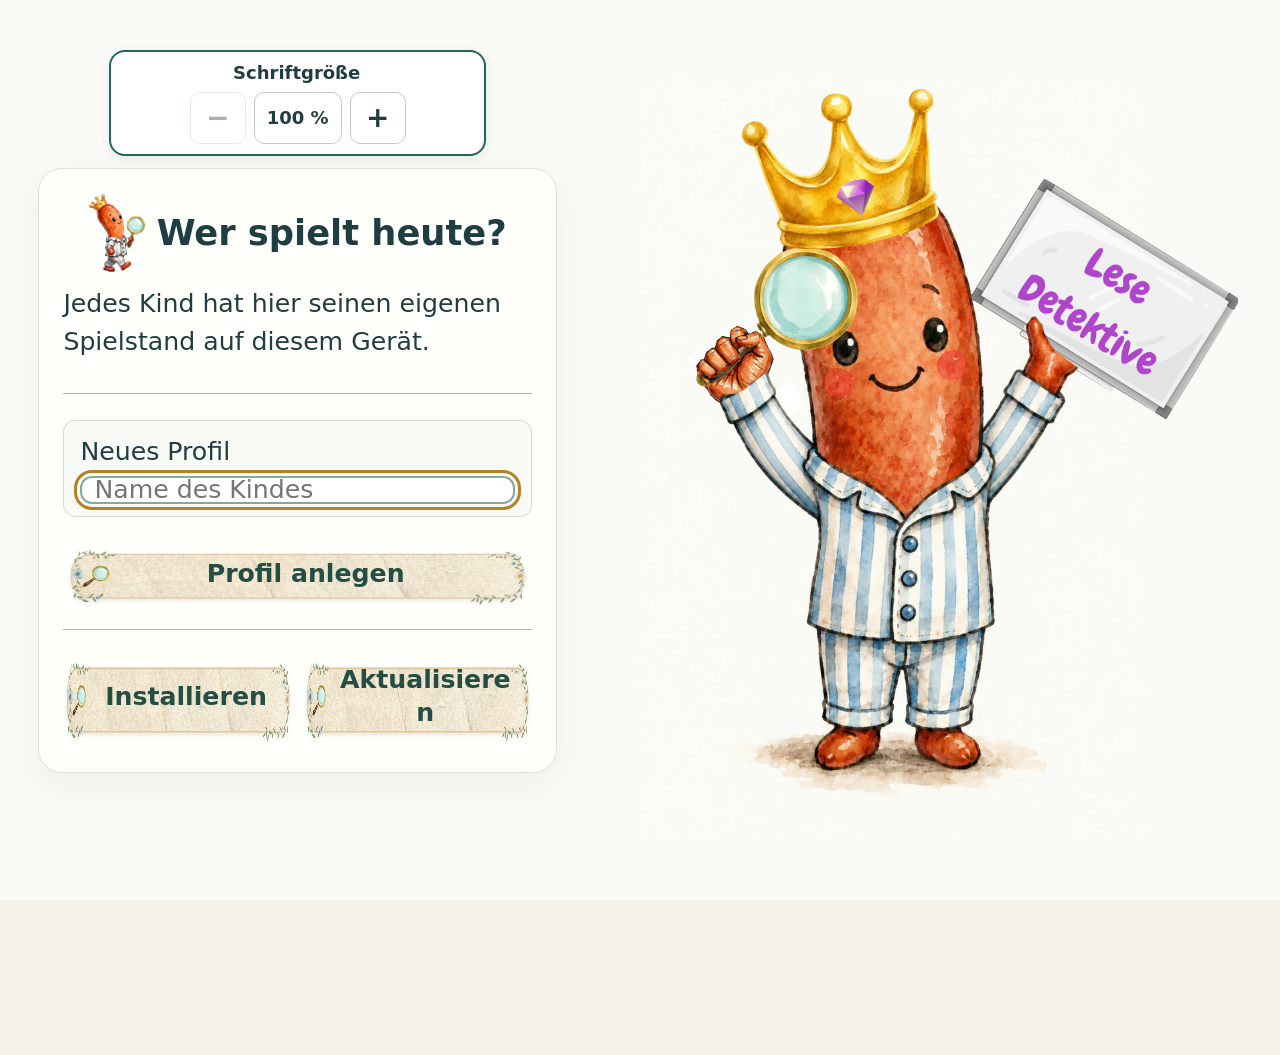
==== commit b8c68e6c: "Richte alle Spielansichten auf grosse Aufgaben und volle Arbeitsflaechen aus" ====
--- a/index.html
+++ b/index.html
@@ -1,5 +1,5 @@
 <!doctype html>
-<html lang="de" class="profile-loading"><head><meta charset="utf-8"><meta name="viewport" content="width=device-width,initial-scale=1,viewport-fit=cover"><title>Lesedetektive</title><meta name="theme-color" content="#21655b"><link rel="icon" type="image/png" href="assets/favicon-48.png"><link rel="manifest" href="manifest.webmanifest"><link rel="apple-touch-icon" href="assets/apple-touch-icon.png"><meta name="apple-mobile-web-app-capable" content="yes"><meta name="apple-mobile-web-app-title" content="Lesedetektive"><link rel="stylesheet" href="profil.css"><link rel="stylesheet" href="stil.css"><link rel="stylesheet" href="lesbarkeit.css"><script src="profiles.js" defer></script><script src="pwa.js" defer></script><script src="daten.js" defer></script><script src="pakete.js" defer></script><script src="spiel.js" defer></script><script src="auswahl.js" defer></script><script src="navigation.js" defer></script><script src="zoom.js" defer></script><script src="schrift.js" defer></script></head>
+<html lang="de" class="profile-loading"><head><meta charset="utf-8"><meta name="viewport" content="width=device-width,initial-scale=1,viewport-fit=cover"><title>Lesedetektive</title><meta name="theme-color" content="#21655b"><link rel="icon" type="image/png" href="assets/favicon-48.png"><link rel="manifest" href="manifest.webmanifest"><link rel="apple-touch-icon" href="assets/apple-touch-icon.png"><meta name="apple-mobile-web-app-capable" content="yes"><meta name="apple-mobile-web-app-title" content="Lesedetektive"><link rel="stylesheet" href="profil.css"><link rel="stylesheet" href="stil.css"><link rel="stylesheet" href="lesbarkeit.css"><link rel="stylesheet" href="seitenlayout.css"><script src="profiles.js" defer></script><script src="pwa.js" defer></script><script src="daten.js" defer></script><script src="pakete.js" defer></script><script src="spiel.js" defer></script><script src="auswahl.js" defer></script><script src="navigation.js" defer></script><script src="zoom.js" defer></script><script src="schrift.js" defer></script></head>
 <body><main>
 <header><button id="backButton" hidden>← Zurück</button><button id="homeButton">Alle Spiele</button><button data-profile-switch><span data-profile-name>Profil</span> wechseln</button><img class="app-logo" src="assets/logo.png" alt="Lesedetektive" width="72" height="96"><h1 id="pageTitle">Lesedetektive</h1></header><section id="home"><div class="platform-actions"><button data-app-action="install">Installieren</button><button data-app-action="update">Aktualisieren</button><p data-app-status role="status" aria-live="polite"></p></div><p class="home-intro">Was möchtest du spielen?</p><div class="game-menu"><button data-game="reading">Lesen und im Bild suchen</button><button data-game="sort">Was zischt denn da?<small>CH oder SCH?</small></button><button data-game="family">Wie klingt es?<small>ich oder ach?</small></button></div></section>
 <section id="setup" class="card" hidden>
@@ -15,7 +15,7 @@
 <section id="task" class="card"></section>
 </div>
 </section>
-<section id="progressScreen" class="card" hidden><button id="resume">Zurück zum Spiel</button><p id="progressNotice" role="status"></p><p class="eyebrow">DEIN ERGEBNIS</p><h2 id="resultTitle"></h2><p id="resultText" class="result-text"></p><button id="again" class="primary">Noch einmal</button> <button id="choose">Andere Variante des Spiels</button><button id="export">Ergebnisse als Text speichern</button><iframe allow="autoplay" id="progressFrame" title="Deine Blüten und Ergebnisse"></iframe></section>
+<section id="progressScreen" class="card" hidden><button id="resume">Zurück zum Spiel</button><p id="progressNotice" role="status"></p><p class="eyebrow">DEIN ERGEBNIS</p><h2 id="resultTitle"></h2><p id="resultText" class="result-text"></p><div class="result-actions"><button id="again" class="primary">Noch einmal</button> <button id="choose">Andere Variante des Spiels</button><button id="export">Ergebnisse als Text speichern</button></div><iframe allow="autoplay" id="progressFrame" title="Deine Blüten und Ergebnisse"></iframe></section>
 <section id="history" class="card" hidden><h2>Schriftliche Ergebnisse</h2><p>Die Ergebnisse dieser Arbeitsfassung bleiben auf diesem Gerät gespeichert. Du kannst sie als Textdatei sichern.</p><p id="storageStatus" role="status"></p><div class="table-scroll"><table><caption class="sr-only">Bisherige Zeitrunden</caption><thead><tr><th>Datum</th><th>Spiel</th><th>Variante</th><th>Reihenfolge</th><th>Ergebnis</th><th>Zeit</th><th>Fehlversuche</th><th>Status</th></tr></thead><tbody id="records"></tbody></table></div><p id="empty">Noch keine Zeitrunde gespielt.</p></section>
 <footer><strong>Dein Spielstand bleibt bei dir.</strong><span>Deine Ergebnisse werden in deinem Profil auf diesem Gerät gespeichert.</span></footer>
 </main><dialog id="introDialog" aria-labelledby="introTitle"><h2 id="introTitle"></h2><video id="introVideo" playsinline preload="metadata"></video><p id="introNote" role="status"></p><button id="introStart" hidden>Video starten</button><button id="introSkip">Zum Spiel →</button><button id="introBack">Zurück</button></dialog><script id="progressSource" type="application/json">{"html":""}</script></body></html>
--- a/lesbarkeit.css
+++ b/lesbarkeit.css
@@ -2,10 +2,12 @@
 :root{--menu-text-scale:1}
 body:not(.playing)>main,.profile-welcome .profile-panel{zoom:1!important}
 body:not(.playing)>main{max-width:100%;min-width:0}
-body.choosing>main{width:min(100%,900px);height:auto;min-height:calc(100svh - 88px);display:flex;flex-direction:column;gap:20px;padding:20px}
-body.choosing #home{flex:0 0 auto;width:100%;display:flex;gap:20px;justify-content:flex-start}
+body.choosing{display:flex;flex-direction:column;min-height:100dvh}
+body.choosing>.zoom-controls{flex:0 0 auto}
+body.choosing>main{width:min(100%,1600px);height:auto;min-height:0;flex:1 0 auto;display:flex;flex-direction:column;gap:clamp(12px,1.5svh,24px);padding:clamp(12px,2vw,28px)}
+body.choosing #home{flex:1 0 auto;width:100%;display:flex;gap:clamp(14px,2svh,28px);justify-content:flex-start}
 body.choosing .home-intro{margin:12px 0 0;font-size:calc(24px * var(--menu-text-scale));line-height:1.4}
-body.choosing .game-menu{width:100%;gap:18px;margin:0}
+body.choosing .game-menu{flex:1 0 auto;width:100%;gap:clamp(14px,2svh,28px);margin:0;grid-template-rows:repeat(3,minmax(min-content,1fr))}
 #home .game-menu>button{width:100%;height:auto;min-height:104px;font-size:calc(26px * var(--menu-text-scale));line-height:1.35;padding:26px 28px 26px 52px;white-space:normal;overflow-wrap:break-word;hyphens:auto}
 #home .game-menu small{font-size:calc(21px * var(--menu-text-scale));line-height:1.4;padding:6px 0 0}
 body:not(.playing) header{gap:12px;min-width:0}
@@ -31,7 +33,7 @@
 #profileDialog .profile-list button{font-size:calc(26px * var(--menu-text-scale));white-space:normal}
 #profileDialog .profile-install [data-app-status],#profileDialog .profile-storage{font-size:calc(17px * var(--menu-text-scale))}
 @media(max-width:600px){
- body.choosing>main{padding:16px;gap:20px;min-height:0}
+ body.choosing>main{padding:12px;min-height:0}
  body:not(.playing) main>header{display:grid;grid-template-columns:46px minmax(0,1fr);align-items:center;gap:10px}
  body:not(.playing) header .app-logo{grid-column:1;grid-row:1;width:46px;height:64px}
  body:not(.playing) header h1{grid-column:2;grid-row:1;margin:0;font-size:calc(28px * var(--menu-text-scale))}
@@ -42,3 +44,14 @@
  .profile-brand{flex-wrap:wrap}.profile-brand h2{min-width:0}
 }
 @media print{body>.zoom-controls{display:none}}
+#setup legend{overflow-wrap:anywhere;hyphens:auto;white-space:normal}
+/* Keep text inside the opaque paper, including at large font settings. */
+#home .game-menu>button{background-image:url('assets/button-responsive.png')!important;padding-block:1em}
+body:not(.playing) header h1{font-size:clamp(28px,5vw,40px)}
+@media(max-width:600px){body:not(.playing) header h1{font-size:28px}}
+body.playing .zoom-controls button,body.playing .word-size-controls button{min-width:44px!important;min-height:44px!important}
+
+/* Available height belongs to the games, rather than an empty page tail. */
+#home .game-menu>button{font-size:calc(clamp(26px,min(4.2vw,4svh),54px) * var(--menu-text-scale));min-height:clamp(100px,15svh,260px);padding-block:.8em}
+#home .game-menu small{font-size:.8em}
+body.choosing>main>header,body.choosing>main>footer,body.choosing .home-intro,body.choosing .platform-actions{flex-shrink:0}
--- a/seitenlayout.css
+++ b/seitenlayout.css
@@ -0,0 +1,70 @@
+/* The task owns the workspace; utility controls stay outside it. */
+body.playing>main{width:100%;max-width:none;height:100dvh;padding:clamp(8px,1vw,18px)}
+body.playing>main>header{display:none}
+body.playing #play{height:100%;min-height:0;gap:clamp(8px,1.2vw,18px)}
+body.playing .clockbar{display:contents}
+body.playing .playfield{padding:0;gap:10px;min-width:0;scrollbar-gutter:auto;scroll-padding:12px}
+body.playing #task{margin:0;min-height:100%;width:100%;flex:1 0 auto;display:flex;flex-direction:column;justify-content:space-evenly;gap:clamp(12px,1.7svh,28px);padding:clamp(16px,3vw,44px);font-size:clamp(22px,min(3.8vw,3svh),38px);line-height:1.5;overflow-wrap:break-word}
+body.playing #task>p{margin:0}
+body.playing #task .eyebrow{font-size:clamp(18px,2.4vw,26px);line-height:1.4}
+body.playing #task h2{font-size:clamp(28px,min(4.7vw,4.2svh),54px);line-height:1.3;margin:0}
+body.playing #task .reading{font-size:clamp(40px,min(9vw,8svh),100px);line-height:1.45;flex:1 0 auto;min-height:clamp(120px,24svh,420px);padding:12px 0;display:grid;place-content:center;overflow-wrap:anywhere}
+body.playing #task .reading.story{font-size:clamp(30px,min(5.5vw,5svh),64px);line-height:1.55}
+body.playing #task .question{font-size:inherit;line-height:1.5}
+body.playing #task .duel,body.playing #task .answers{margin:0;gap:clamp(12px,2vw,24px);flex:1 0 auto}
+body.playing #task .answers button,body.playing #task .duel button{background-image:url('assets/button-responsive.png')!important;font-size:clamp(28px,min(5.2vw,4.7svh),60px);line-height:1.4;min-height:clamp(80px,10svh,160px);padding:24px 26px 24px 40px}
+body.playing #task #hear,body.playing #task #read,body.playing #task #reread,body.playing #task #retryImage{font-size:clamp(22px,3vw,34px);min-height:64px}
+body.playing .round-stats{min-width:0;gap:14px;padding:8px 12px;background:#fffdf4;border:1px solid #bfcebf;border-radius:16px;flex-shrink:0}
+body.playing .round-stats span{font-size:clamp(16px,2vw,22px)}
+body.playing .round-stats strong,body.playing .round-stats #clock{font-size:clamp(26px,3vw,36px)}
+body.playing .round-actions{min-width:0;gap:8px}
+body.playing .round-actions button:not(.word-size-controls button){font-size:clamp(16px,2vw,22px);line-height:1.35;min-height:64px;padding:16px 12px 16px 26px}
+body.playing.searching-image #task{padding:12px;justify-content:flex-start;gap:12px;flex:1 0 auto}
+body.playing.searching-image #words{margin:0;flex:0 0 auto}
+body.playing.searching-image #task>p{flex:0 0 auto;text-align:center}
+@media(orientation:portrait){
+ body.playing #play{grid-template-columns:minmax(0,1fr);grid-template-rows:auto minmax(0,1fr) auto}
+ body.playing .round-stats{grid-column:1;grid-row:1;display:flex;justify-content:center;align-items:center;flex-wrap:wrap}
+ body.playing .playfield{grid-column:1;grid-row:2}
+ body.playing .round-actions{grid-column:1;grid-row:3;display:grid;grid-template-columns:repeat(3,minmax(0,1fr))}
+ body.playing .round-actions .word-size-controls{grid-column:1/-1}
+ body.playing #task .duel{grid-template-columns:repeat(2,minmax(0,1fr))}
+}
+@media(orientation:portrait) and (max-width:420px){body.playing #task .duel{grid-template-columns:1fr}}
+@media(orientation:landscape){
+ body.playing #play{grid-template-columns:clamp(105px,13vw,180px) minmax(0,1fr) clamp(150px,17vw,240px);grid-template-rows:minmax(0,1fr)}
+ body.playing .round-actions{grid-column:3;grid-row:1;align-self:start}
+ body.playing .round-stats{grid-column:1;grid-row:1;align-self:start}
+ body.playing .playfield{grid-column:2;grid-row:1}
+ body.playing #task .reading{min-height:120px}
+}
+/* Configuration uses the workspace, without forcing small controls to stretch. */
+body:not(.playing):not(.choosing):has(#setup:not([hidden])){min-height:100dvh;display:flex;flex-direction:column}
+body:has(#setup:not([hidden]))>main{width:min(100%,1500px);flex:1;display:flex;flex-direction:column;gap:16px}
+#setup{flex:1;display:flex;flex-direction:column;justify-content:space-evenly;gap:clamp(12px,1.5svh,24px);margin:0;font-size:calc(clamp(20px,min(3vw,2.6svh),30px) * var(--menu-text-scale))}
+#setup>h2,#setup>p{margin:0}#setup fieldset{margin:0}#setup #packageOptions{max-width:none}
+#setup .hint,#setup details,#setupNotice{font-size:.9em;margin:0}#setup #prepare:empty{display:none}
+#setup #start,#setup #setupProgress{font-size:inherit;min-height:70px}
+/* Results adapt to the content reported by their frame. */
+body:has(#progressScreen:not([hidden]))>.zoom-controls{display:none}
+body:has(#progressScreen:not([hidden]))>main{width:min(100%,1500px)}
+#progressScreen{display:grid;grid-template-columns:repeat(3,minmax(0,1fr));gap:12px;margin:16px 0;font-size:clamp(20px,2.5vw,30px)}
+#progressScreen>p,#progressScreen>h2,#progressScreen>#resume,#progressFrame{grid-column:1/-1;margin:0}
+#progressScreen>button{margin:0;min-width:0;font-size:clamp(18px,2vw,26px)}
+#progressScreen #resultTitle{font-size:clamp(30px,4.5vw,54px)}
+#progressScreen #resultText{font-size:inherit}#progressFrame{min-height:0;height:400px}
+@media(max-width:500px){#progressScreen{grid-template-columns:1fr}#progressScreen>button{grid-column:1}}
+#profileDialog .profile-panel{width:min(100%,840px);font-size:calc(clamp(20px,min(3.5vw,2.8svh),30px) * var(--menu-text-scale))}
+#profileDialog .profile-list button{font-size:1.2em;min-height:80px}
+#introDialog{width:min(98vw,1400px);max-height:98dvh;padding:clamp(12px,2vw,24px)}
+#introDialog video{max-height:75dvh}
+#progressScreen>*{min-width:0;max-width:100%;overflow-wrap:anywhere}
+@media(max-width:500px){#progressScreen{grid-template-columns:minmax(0,1fr)}}
+/* Answer rows remain large targets without stretching the paper into tall columns. */
+body.playing #task .duel,body.playing #task .answers{flex:0 0 auto}
+body.playing #task .answers button,body.playing #task .duel button{font-size:clamp(30px,min(7vw,6svh),76px);min-height:clamp(84px,9svh,160px)}
+body.playing #task .reading{font-size:clamp(48px,min(13vw,12svh),160px)}
+body.playing #task .reading.story{font-size:clamp(32px,min(6.5vw,6svh),80px)}
+body:has(#progressScreen:not([hidden]))>main>header .app-logo,body:has(#progressScreen:not([hidden]))>main>header h1,body:has(#progressScreen:not([hidden]))>main>header [data-profile-switch]{display:none}
+#progressScreen .result-actions{grid-column:1/-1;display:grid;grid-template-columns:repeat(auto-fit,minmax(min(100%,180px),1fr));gap:12px}
+#progressScreen .result-actions button{min-width:0;font-size:clamp(18px,2.5vw,26px)}
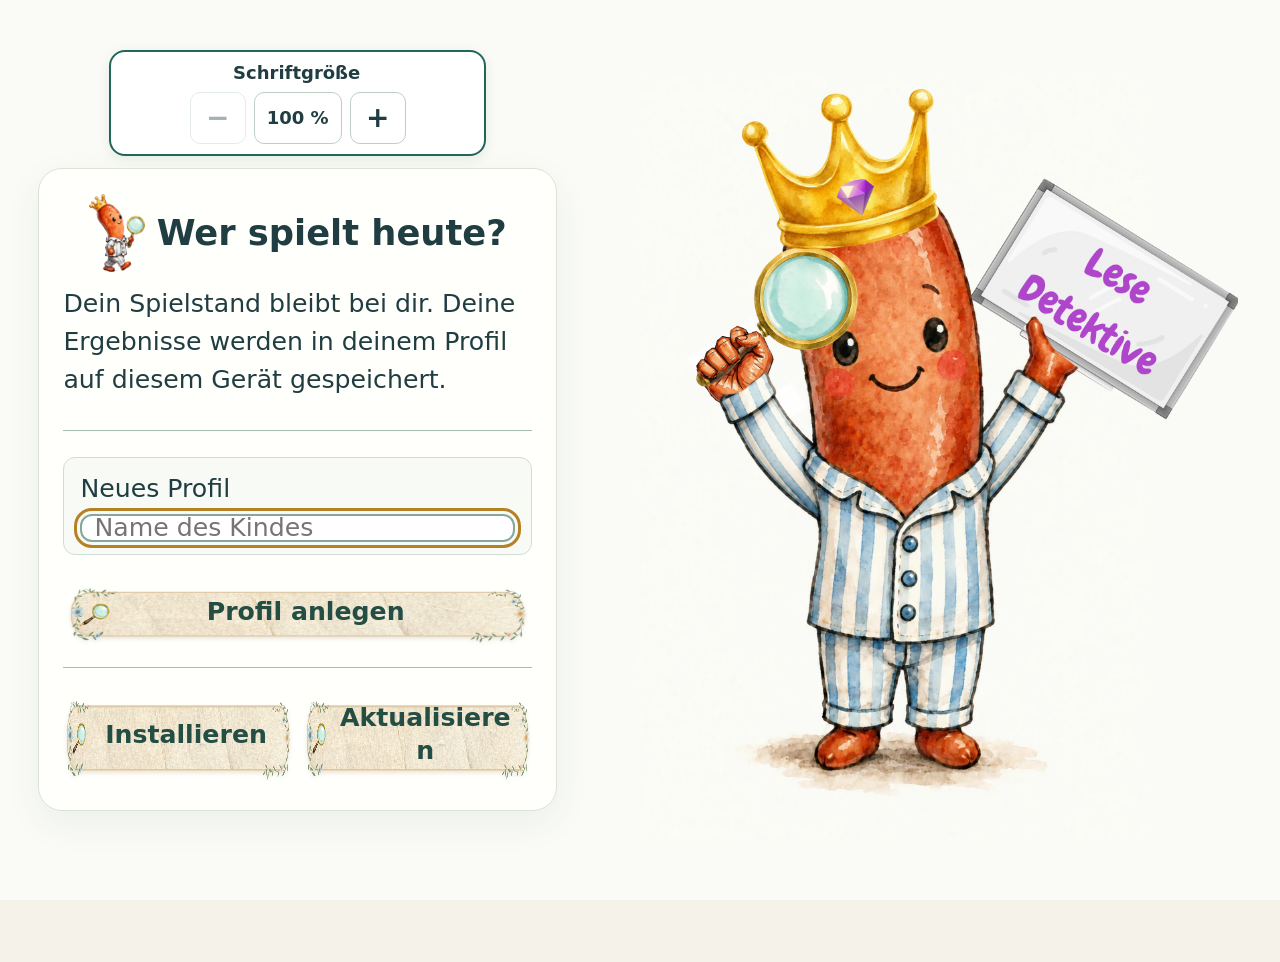
==== commit 2ddb003b: "Vergroessere Hauptaktionen und trenne Tablet-Bedienung vom Spielfeld" ====
--- a/index.html
+++ b/index.html
@@ -1,5 +1,5 @@
 <!doctype html>
-<html lang="de" class="profile-loading"><head><meta charset="utf-8"><meta name="viewport" content="width=device-width,initial-scale=1,viewport-fit=cover"><title>Lesedetektive</title><meta name="theme-color" content="#21655b"><link rel="icon" type="image/png" href="assets/favicon-48.png"><link rel="manifest" href="manifest.webmanifest"><link rel="apple-touch-icon" href="assets/apple-touch-icon.png"><meta name="apple-mobile-web-app-capable" content="yes"><meta name="apple-mobile-web-app-title" content="Lesedetektive"><link rel="stylesheet" href="profil.css"><link rel="stylesheet" href="stil.css"><link rel="stylesheet" href="lesbarkeit.css"><link rel="stylesheet" href="seitenlayout.css"><script src="profiles.js" defer></script><script src="pwa.js" defer></script><script src="daten.js" defer></script><script src="pakete.js" defer></script><script src="spiel.js" defer></script><script src="auswahl.js" defer></script><script src="navigation.js" defer></script><script src="zoom.js" defer></script><script src="schrift.js" defer></script></head>
+<html lang="de" class="profile-loading"><head><meta charset="utf-8"><meta name="viewport" content="width=device-width,initial-scale=1,viewport-fit=cover"><title>Lesedetektive</title><meta name="theme-color" content="#21655b"><link rel="icon" type="image/png" href="assets/favicon-48.png"><link rel="manifest" href="manifest.webmanifest"><link rel="apple-touch-icon" href="assets/apple-touch-icon.png"><meta name="apple-mobile-web-app-capable" content="yes"><meta name="apple-mobile-web-app-title" content="Lesedetektive"><link rel="stylesheet" href="profil.css"><link rel="stylesheet" href="stil.css"><link rel="stylesheet" href="lesbarkeit.css"><link rel="stylesheet" href="seitenlayout.css"><script src="profiles.js" defer></script><script src="pwa.js" defer></script><script src="daten.js" defer></script><script src="pakete.js" defer></script><script src="spiel.js" defer></script><script src="auswahl.js" defer></script><script src="navigation.js" defer></script><script src="zoom.js" defer></script><script src="schrift.js" defer></script><script src="bedienung.js" defer></script></head>
 <body><main>
 <header><button id="backButton" hidden>← Zurück</button><button id="homeButton">Alle Spiele</button><button data-profile-switch><span data-profile-name>Profil</span> wechseln</button><img class="app-logo" src="assets/logo.png" alt="Lesedetektive" width="72" height="96"><h1 id="pageTitle">Lesedetektive</h1></header><section id="home"><div class="platform-actions"><button data-app-action="install">Installieren</button><button data-app-action="update">Aktualisieren</button><p data-app-status role="status" aria-live="polite"></p></div><p class="home-intro">Was möchtest du spielen?</p><div class="game-menu"><button data-game="reading">Lesen und im Bild suchen</button><button data-game="sort">Was zischt denn da?<small>CH oder SCH?</small></button><button data-game="family">Wie klingt es?<small>ich oder ach?</small></button></div></section>
 <section id="setup" class="card" hidden>
@@ -9,13 +9,14 @@
 <button id="start" class="primary">Los!</button> <button id="setupProgress">Meine Ergebnisse</button><p id="prepare" role="status"></p>
 </section>
 <section id="play" hidden>
-<div class="clockbar"><div class="round-stats"><div><span id="modeLabel"></span><strong id="clock" role="timer">01:00</strong></div><div><span>Gelöst</span><strong id="score">0</strong></div></div><div class="round-actions"><button id="viewProgress">Ergebnisse</button><button id="variants">Andere Variante des Spiels</button><button id="abort">Runde beenden</button></div></div>
+<div class="clockbar"><div class="round-stats"><div><span id="modeLabel"></span><strong id="clock" role="timer">01:00</strong></div><div><span>Gelöst</span><strong id="score">0</strong></div></div></div>
 <div id="playfield" class="playfield" tabindex="0" aria-label="Spielaufgabe, bei Bedarf scrollbar">
 <p id="roundLabel" class="round-label"></p><p id="feedback" class="feedback" role="status" aria-live="polite"></p>
 <section id="task" class="card"></section>
 </div>
+<aside class="round-actions"><details id="gameMenu" class="game-menu-tools" open><summary>Spielmenü</summary><div class="game-menu-items"><button id="viewProgress">Ergebnisse</button><button id="variants">Variante wählen</button><button id="abort">Runde beenden</button></div></details><div id="readingTools"></div></aside>
 </section>
-<section id="progressScreen" class="card" hidden><button id="resume">Zurück zum Spiel</button><p id="progressNotice" role="status"></p><p class="eyebrow">DEIN ERGEBNIS</p><h2 id="resultTitle"></h2><p id="resultText" class="result-text"></p><div class="result-actions"><button id="again" class="primary">Noch einmal</button> <button id="choose">Andere Variante des Spiels</button><button id="export">Ergebnisse als Text speichern</button></div><iframe allow="autoplay" id="progressFrame" title="Deine Blüten und Ergebnisse"></iframe></section>
-<section id="history" class="card" hidden><h2>Schriftliche Ergebnisse</h2><p>Die Ergebnisse dieser Arbeitsfassung bleiben auf diesem Gerät gespeichert. Du kannst sie als Textdatei sichern.</p><p id="storageStatus" role="status"></p><div class="table-scroll"><table><caption class="sr-only">Bisherige Zeitrunden</caption><thead><tr><th>Datum</th><th>Spiel</th><th>Variante</th><th>Reihenfolge</th><th>Ergebnis</th><th>Zeit</th><th>Fehlversuche</th><th>Status</th></tr></thead><tbody id="records"></tbody></table></div><p id="empty">Noch keine Zeitrunde gespielt.</p></section>
-<footer><strong>Dein Spielstand bleibt bei dir.</strong><span>Deine Ergebnisse werden in deinem Profil auf diesem Gerät gespeichert.</span></footer>
+<section id="progressScreen" class="card" hidden><button id="resume">Zurück zum Spiel</button><p id="progressNotice" role="status"></p><p class="eyebrow">DEIN ERGEBNIS</p><h2 id="resultTitle"></h2><p id="resultText" class="result-text"></p><div class="result-actions"><button id="again" class="primary">Noch einmal</button> <button id="choose">Andere Variante des Spiels</button></div><iframe allow="autoplay" id="progressFrame" title="Deine Blüten und Ergebnisse"></iframe></section>
+<section id="history" class="card" hidden><h2>Schriftliche Ergebnisse</h2><p>Die Ergebnisse bleiben auf diesem Gerät gespeichert.</p><p id="storageStatus" role="status"></p><div class="table-scroll"><table><caption class="sr-only">Bisherige Zeitrunden</caption><thead><tr><th>Datum</th><th>Spiel</th><th>Variante</th><th>Reihenfolge</th><th>Ergebnis</th><th>Zeit</th><th>Fehlversuche</th><th>Status</th></tr></thead><tbody id="records"></tbody></table></div><p id="empty">Noch keine Zeitrunde gespielt.</p></section>
+
 </main><dialog id="introDialog" aria-labelledby="introTitle"><h2 id="introTitle"></h2><video id="introVideo" playsinline preload="metadata"></video><p id="introNote" role="status"></p><button id="introStart" hidden>Video starten</button><button id="introSkip">Zum Spiel →</button><button id="introBack">Zurück</button></dialog><script id="progressSource" type="application/json">{"html":""}</script></body></html>
--- a/seitenlayout.css
+++ b/seitenlayout.css
@@ -68,3 +68,58 @@
 body:has(#progressScreen:not([hidden]))>main>header .app-logo,body:has(#progressScreen:not([hidden]))>main>header h1,body:has(#progressScreen:not([hidden]))>main>header [data-profile-switch]{display:none}
 #progressScreen .result-actions{grid-column:1/-1;display:grid;grid-template-columns:repeat(auto-fit,minmax(min(100%,180px),1fr));gap:12px}
 #progressScreen .result-actions button{min-width:0;font-size:clamp(18px,2.5vw,26px)}
+
+/* Dedicated grid children avoid overlapping side controls in tablet browsers. */
+body.playing .clockbar{display:block;position:relative;top:auto;z-index:2;min-width:0;max-height:100%;overflow:auto;margin:0;padding:0;border:0;background:transparent;box-shadow:none}
+body.playing .round-stats{position:static;max-width:100%;max-height:none;overflow:visible}
+body.playing .round-actions{position:relative;z-index:3;display:flex;flex-direction:column;min-width:0;max-height:100%;overflow:auto;align-self:stretch}
+body.playing .playfield{isolation:isolate;position:relative;z-index:0;overflow:auto;min-width:0;min-height:0}
+body.playing #feedback{flex:0 0 auto;position:static;width:auto;height:auto;min-height:0;clip-path:none;overflow:visible;padding:10px 14px;margin:0;line-height:1.4;background:#edf3e4;border-radius:12px;font-size:clamp(18px,2.5vw,28px)}
+body.playing #feedback:empty{display:none}
+body.playing #task{min-height:0;flex:1 0 auto}
+#readingTools:empty{display:none}
+.game-menu-tools{margin:0;width:100%;padding:8px;background:#fffdf4;border:1px solid #bfcebf;border-radius:16px;font-size:18px}
+.game-menu-tools>summary{min-height:52px;padding:12px;font-size:clamp(20px,2.4vw,28px);font-weight:750;line-height:1.4;cursor:pointer;color:#244d43}
+.game-menu-items{display:grid;grid-template-columns:minmax(0,1fr);gap:8px;margin-top:8px}
+body.playing .game-menu-items button{width:100%;font-size:clamp(18px,2.5vw,26px)!important;min-height:72px!important;line-height:1.4;white-space:normal}
+#readingTools{width:100%;min-width:0}
+#readingTools .word-size-controls{max-width:none;width:100%;margin:0}
+body.playing #task .read-actions{width:100%;flex:0 0 auto;display:block;margin:0}
+body.playing #task #read{display:block;width:100%;max-width:none;min-height:clamp(104px,12svh,200px);font-size:clamp(34px,5.5vw,64px);font-weight:800;line-height:1.3;padding:24px 30px 24px 48px;background-image:url('assets/button-responsive.png')!important}
+body.playing #task #hear,body.playing #task #reread,body.playing #task #retryImage{width:100%;font-size:clamp(24px,3vw,36px);min-height:80px}
+#setup #start,#setup #setupResume{min-height:96px;width:100%;font-size:1.2em}
+#progressScreen .result-actions button,#progressScreen #resume{min-height:84px;font-size:clamp(22px,3vw,32px)}
+@media(orientation:portrait){
+ body.playing .clockbar{grid-column:1;grid-row:1}
+ body.playing .playfield{grid-column:1;grid-row:2}
+ body.playing .round-actions{grid-column:1;grid-row:3;max-height:none;overflow:visible;display:flex;flex-direction:column}
+ body.playing .game-menu-items{grid-template-columns:repeat(3,minmax(0,1fr))}
+ body.playing #readingTools .word-size-controls{display:flex;justify-content:center}
+}
+@media(orientation:landscape){
+ body.playing #play{grid-template-columns:minmax(112px,14fr) minmax(0,68fr) minmax(160px,18fr)}
+ body.playing .clockbar{grid-column:1;grid-row:1}
+ body.playing .playfield{grid-column:2;grid-row:1}
+ body.playing .round-actions{grid-column:3;grid-row:1}
+ body.playing .round-stats{display:flex;flex-direction:column;align-items:center}
+ body.playing .round-stats .zoom-controls{max-width:none}
+ body.playing .game-menu-items{grid-template-columns:minmax(0,1fr)}
+}
+@media(max-width:600px),(max-aspect-ratio:2/3),(max-height:500px){
+ body.playing .round-actions{overflow:visible}
+ body.playing .game-menu-tools{padding:0}
+ body.playing .game-menu-tools>summary{min-height:58px;text-align:center;font-size:22px}
+ body.playing .game-menu-tools[open]>.game-menu-items{position:absolute;z-index:5;left:0;right:0;bottom:100%;display:grid;grid-template-columns:minmax(0,1fr);max-height:min(65dvh,460px);overflow:auto;padding:12px;margin:0 0 8px;border:2px solid #21655b;border-radius:16px;background:#fffdf4;box-shadow:0 4px 20px #203d4230}
+ body.playing .game-menu-items button{min-height:80px!important}
+}
+.game-menu-tools:not([open])>.game-menu-items{display:none}
+@media(orientation:landscape) and (max-height:500px),(orientation:landscape) and (max-width:600px){
+ body.playing .game-menu-tools[open]>.game-menu-items{top:0;bottom:auto;left:auto;right:calc(100% + 8px);width:min(65vw,420px);max-height:calc(100dvh - 24px);margin:0}
+}
+body.playing:not(.searching-image) #readingTools{display:none}
+body.playing .round-actions{justify-content:flex-start}
+.game-menu-tools>summary{display:flex;align-items:center;gap:8px;list-style:none;font-size:clamp(20px,1.7vw,26px)}
+.game-menu-tools>summary::-webkit-details-marker{display:none}
+.game-menu-tools>summary::before{content:'▸';flex:0 0 auto}
+.game-menu-tools[open]>summary::before{content:'▾'}
+body.playing .game-menu-items button{font-size:clamp(18px,1.7vw,24px)!important;overflow-wrap:normal;hyphens:auto}
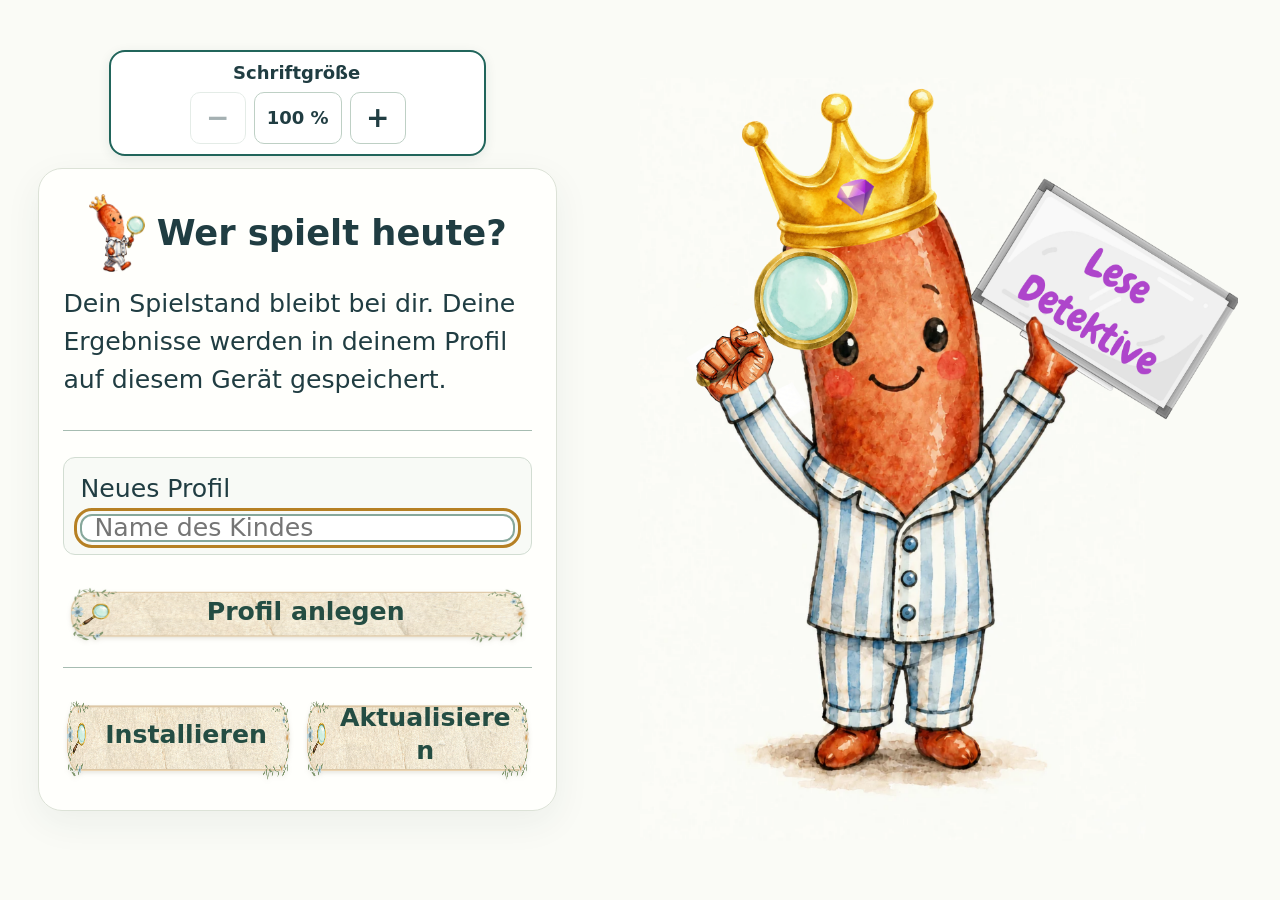
==== commit 7a02026c: "Installieren und Aktualisieren nur bei der Profilwahl anbieten" ====
--- a/index.html
+++ b/index.html
@@ -1,12 +1,12 @@
 <!doctype html>
 <html lang="de" class="profile-loading"><head><meta charset="utf-8"><meta name="viewport" content="width=device-width,initial-scale=1,viewport-fit=cover"><title>Lesedetektive</title><meta name="theme-color" content="#21655b"><link rel="icon" type="image/png" href="assets/favicon-48.png"><link rel="manifest" href="manifest.webmanifest"><link rel="apple-touch-icon" href="assets/apple-touch-icon.png"><meta name="apple-mobile-web-app-capable" content="yes"><meta name="apple-mobile-web-app-title" content="Lesedetektive"><link rel="stylesheet" href="profil.css"><link rel="stylesheet" href="stil.css"><link rel="stylesheet" href="lesbarkeit.css"><link rel="stylesheet" href="seitenlayout.css"><script src="profiles.js" defer></script><script src="pwa.js" defer></script><script src="daten.js" defer></script><script src="pakete.js" defer></script><script src="spiel.js" defer></script><script src="auswahl.js" defer></script><script src="navigation.js" defer></script><script src="zoom.js" defer></script><script src="schrift.js" defer></script><script src="bedienung.js" defer></script></head>
 <body><main>
-<header><button id="backButton" hidden>← Zurück</button><button id="homeButton">Alle Spiele</button><button data-profile-switch><span data-profile-name>Profil</span> wechseln</button><img class="app-logo" src="assets/logo.png" alt="Lesedetektive" width="72" height="96"><h1 id="pageTitle">Lesedetektive</h1></header><section id="home"><div class="platform-actions"><button data-app-action="install">Installieren</button><button data-app-action="update">Aktualisieren</button><p data-app-status role="status" aria-live="polite"></p></div><p class="home-intro">Was möchtest du spielen?</p><div class="game-menu"><button data-game="reading">Lesen und im Bild suchen</button><button data-game="sort">Was zischt denn da?<small>CH oder SCH?</small></button><button data-game="family">Wie klingt es?<small>ich oder ach?</small></button></div></section>
+<header><button id="backButton" hidden>← Zurück</button><button id="homeButton">Alle Spiele</button><button data-profile-switch><span data-profile-name>Profil</span> wechseln</button><img class="app-logo" src="assets/logo.png" alt="Lesedetektive" width="72" height="96"><h1 id="pageTitle">Lesedetektive</h1></header><section id="home"><div class="platform-actions" data-offline-panel hidden><p data-app-status role="status" aria-live="polite"></p></div><p class="home-intro">Was möchtest du spielen?</p><div class="game-menu"><button data-game="reading">Lesen und im Bild suchen</button><button data-game="sort">Was zischt denn da?<small>CH oder SCH?</small></button><button data-game="family">Wie klingt es?<small>ich oder ach?</small></button></div></section>
 <section id="setup" class="card" hidden>
-<h2>Deine Runde</h2><button id="setupResume" hidden>Zurück zur laufenden Runde</button><p id="setupNotice" role="status" hidden></p><fieldset class="sr-only" aria-hidden="true"><input type="radio" name="game" value="reading" checked><input type="radio" name="game" value="sort"><input type="radio" name="game" value="family"></fieldset><fieldset><legend>Spielvariante</legend><label><input type="radio" name="mode" value="normal" checked> Ohne Zeit</label><label><input type="radio" name="mode" value="minute"> 1 Minute</label><label><input type="radio" name="mode" value="ten"> 10 Aufgaben auf Zeit</label></fieldset>
+<h2>Deine Runde</h2><button id="setupResume" hidden>Runde fortsetzen</button><p id="setupNotice" role="status" hidden></p><fieldset class="sr-only" aria-hidden="true"><input type="radio" name="game" value="reading" checked><input type="radio" name="game" value="sort"><input type="radio" name="game" value="family"></fieldset><fieldset><legend>Spielvariante</legend><label><input type="radio" name="mode" value="normal" checked> Ohne Zeit</label><label><input type="radio" name="mode" value="minute"> 1 Minute</label><label><input type="radio" name="mode" value="ten"> 10 Aufgaben auf Zeit</label></fieldset>
 <fieldset id="normalLengthOptions"><legend>Wie viele Aufgaben möchtest du spielen?</legend><label>Aufgaben pro Runde<select id="roundLength"><option value="10" selected>10 Aufgaben · 1 Blüte</option><option value="15">15 Aufgaben · 2 Blüten</option><option value="20">20 Aufgaben · 3 Blüten</option></select></label></fieldset><fieldset id="sequenceOptions"><legend>Aufgabenauswahl</legend><label><input type="radio" name="sequence" value="fixed" checked> <span id="fixedLabel">Paket</span></label><label><input type="radio" name="sequence" value="random"> Zufall</label></fieldset>
-<label id="packageOptions">Welches Paket?<select id="packageChoice"></select></label><p id="packageNote" class="hint"></p><details><summary>So wird gezählt</summary><p class="hint">Bei der Bildsuche zählt eine vollständig gelöste Karte als eine Aufgabe. Bei den Lautübungen zählt ein richtig zugeordnetes Wort oder Wortpaar. Fehlversuche zählen nicht als Lösung. Nur in den Zeitspielen läuft die Uhr ab „Los!“ – auch wenn du zwischendurch die Ergebnisse ansiehst oder in einen anderen Tab wechselst.</p></details>
-<button id="start" class="primary">Los!</button> <button id="setupProgress">Meine Ergebnisse</button><p id="prepare" role="status"></p>
+<label id="packageOptions">Welches Paket?<select id="packageChoice"></select></label><p id="packageNote" class="hint"></p><details><summary>So wird gezählt</summary><p class="hint">Bei der Bildsuche zählt eine vollständig gelöste Karte als eine Aufgabe. Bei den Lautübungen zählt ein richtig zugeordnetes Wort oder Wortpaar. Fehlversuche zählen nicht als Lösung. Nur in den Zeitspielen läuft die Uhr ab „Los!“ – auch wenn du zwischendurch die Ergebnisse ansiehst oder in einen anderen Tab wechselst. Auch nach dem Schließen läuft eine Zeitrunde weiter. Ohne Zeit kannst du jederzeit aufhören und später deine gespeicherte Runde fortsetzen. Wenn du „Los!“ drückst, ersetzt die neue Runde die gespeicherte Runde dieses Spiels. Vorlesen ohne Internet hängt von der auf deinem Gerät installierten deutschen Stimme ab.</p></details>
+<div class="setup-actions"><button id="start" class="primary">Los!</button> <button id="setupProgress">Meine Fortschritte</button></div><p id="prepare" role="status"></p>
 </section>
 <section id="play" hidden>
 <div class="clockbar"><div class="round-stats"><div><span id="modeLabel"></span><strong id="clock" role="timer">01:00</strong></div><div><span>Gelöst</span><strong id="score">0</strong></div></div></div>
@@ -14,9 +14,9 @@
 <p id="roundLabel" class="round-label"></p><p id="feedback" class="feedback" role="status" aria-live="polite"></p>
 <section id="task" class="card"></section>
 </div>
-<aside class="round-actions"><details id="gameMenu" class="game-menu-tools" open><summary>Spielmenü</summary><div class="game-menu-items"><button id="viewProgress">Ergebnisse</button><button id="variants">Variante wählen</button><button id="abort">Runde beenden</button></div></details><div id="readingTools"></div></aside>
+<aside class="round-actions"><details id="gameMenu" class="game-menu-tools"><summary>Spielmenü</summary><div class="game-menu-items"><button id="viewProgress">Meine Fortschritte</button><button id="variants">Runde auswählen</button><button id="abort">Runde beenden</button></div></details><div id="readingTools"></div></aside>
 </section>
-<section id="progressScreen" class="card" hidden><button id="resume">Zurück zum Spiel</button><p id="progressNotice" role="status"></p><p class="eyebrow">DEIN ERGEBNIS</p><h2 id="resultTitle"></h2><p id="resultText" class="result-text"></p><div class="result-actions"><button id="again" class="primary">Noch einmal</button> <button id="choose">Andere Variante des Spiels</button></div><iframe allow="autoplay" id="progressFrame" title="Deine Blüten und Ergebnisse"></iframe></section>
+<section id="progressScreen" class="card" hidden><button id="resume">Zurück zum Spiel</button><p id="progressNotice" role="status"></p><p class="eyebrow">DEIN ERGEBNIS</p><h2 id="resultTitle"></h2><p id="resultText" class="result-text"></p><div class="result-actions"><button id="again" class="primary">Noch einmal</button> <button id="choose">Runde auswählen</button></div><iframe allow="autoplay" id="progressFrame" title="Deine Blüten und Ergebnisse"></iframe></section>
 <section id="history" class="card" hidden><h2>Schriftliche Ergebnisse</h2><p>Die Ergebnisse bleiben auf diesem Gerät gespeichert.</p><p id="storageStatus" role="status"></p><div class="table-scroll"><table><caption class="sr-only">Bisherige Zeitrunden</caption><thead><tr><th>Datum</th><th>Spiel</th><th>Variante</th><th>Reihenfolge</th><th>Ergebnis</th><th>Zeit</th><th>Fehlversuche</th><th>Status</th></tr></thead><tbody id="records"></tbody></table></div><p id="empty">Noch keine Zeitrunde gespielt.</p></section>
 
 </main><dialog id="introDialog" aria-labelledby="introTitle"><h2 id="introTitle"></h2><video id="introVideo" playsinline preload="metadata"></video><p id="introNote" role="status"></p><button id="introStart" hidden>Video starten</button><button id="introSkip">Zum Spiel →</button><button id="introBack">Zurück</button></dialog><script id="progressSource" type="application/json">{"html":""}</script></body></html>
--- a/seitenlayout.css
+++ b/seitenlayout.css
@@ -87,7 +87,7 @@
 body.playing #task .read-actions{width:100%;flex:0 0 auto;display:block;margin:0}
 body.playing #task #read{display:block;width:100%;max-width:none;min-height:clamp(104px,12svh,200px);font-size:clamp(34px,5.5vw,64px);font-weight:800;line-height:1.3;padding:24px 30px 24px 48px;background-image:url('assets/button-responsive.png')!important}
 body.playing #task #hear,body.playing #task #reread,body.playing #task #retryImage{width:100%;font-size:clamp(24px,3vw,36px);min-height:80px}
-#setup #start,#setup #setupResume{min-height:96px;width:100%;font-size:1.2em}
+#setup #start,#setup #setupResume,#setup #setupProgress{min-height:96px;width:100%;font-size:1.2em;padding:18px 24px 18px 36px;line-height:1.4}
 #progressScreen .result-actions button,#progressScreen #resume{min-height:84px;font-size:clamp(22px,3vw,32px)}
 @media(orientation:portrait){
  body.playing .clockbar{grid-column:1;grid-row:1}
@@ -123,3 +123,26 @@
 .game-menu-tools>summary::before{content:'▸';flex:0 0 auto}
 .game-menu-tools[open]>summary::before{content:'▾'}
 body.playing .game-menu-items button{font-size:clamp(18px,1.7vw,24px)!important;overflow-wrap:normal;hyphens:auto}
+
+/* Equal-height choices grow together when a label wraps onto another line. */
+body.playing #task .answers,
+body.playing #task .duel,
+.game-menu-items,
+#progressScreen .result-actions{
+ grid-auto-rows:1fr;
+ align-items:stretch;
+}
+body.choosing .game-menu{grid-template-rows:repeat(3,1fr)}
+body.playing #task .answers button,
+body.playing #task .duel button{width:100%;align-self:stretch}
+
+/* Setup actions share one grid so even wrapped labels get the same height. */
+#setup .setup-actions{
+ display:grid;
+ grid-template-columns:minmax(0,1fr);
+ grid-auto-rows:1fr;
+ gap:clamp(12px,1.5svh,24px);
+ width:100%;
+}
+#setup .setup-actions>button{margin:0;align-self:stretch}
+#profileDialog .profile-list{grid-auto-rows:1fr}
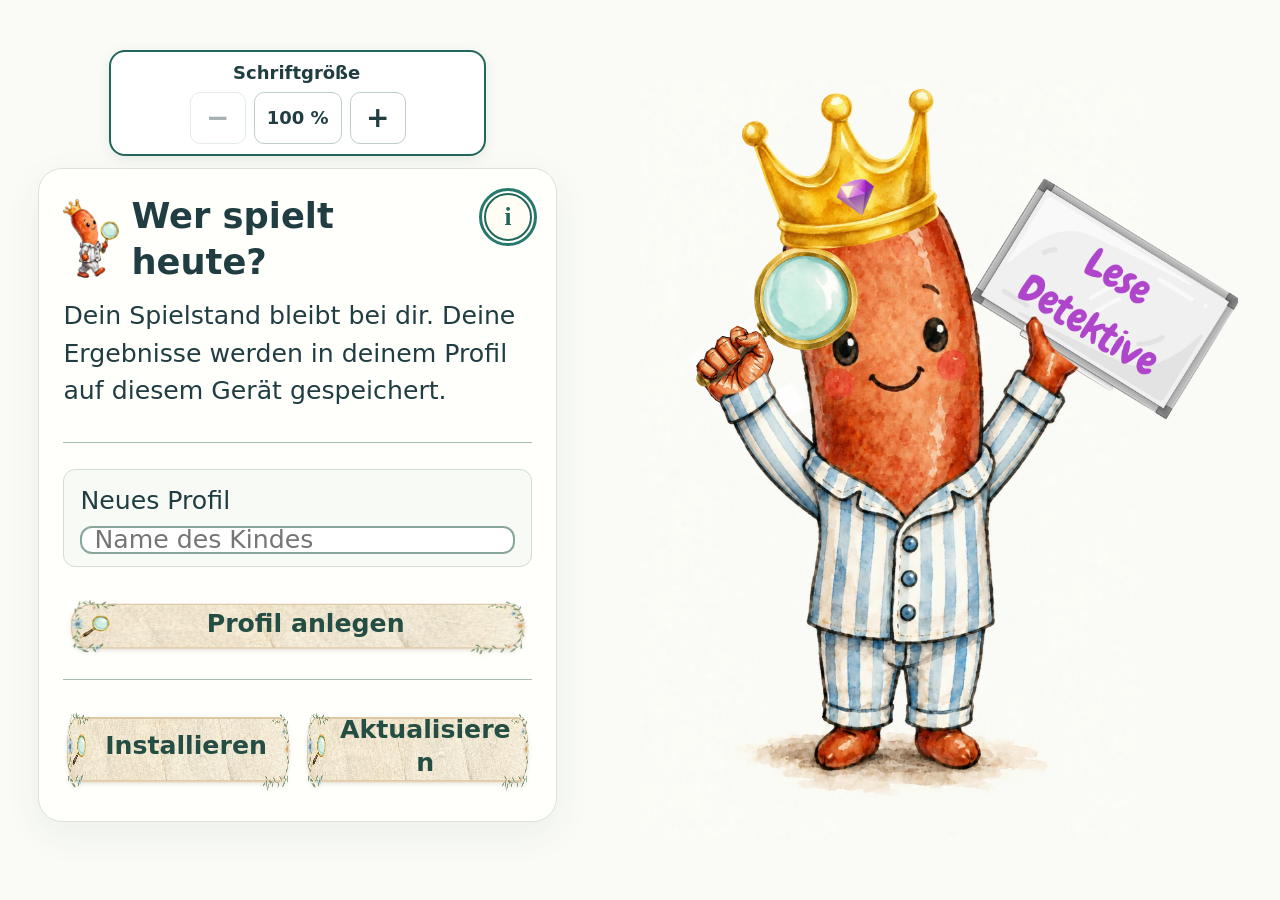
==== commit 7ee58d9c: "Info-Fenster mit Impressum, Datenschutz und Entwicklerinnenkontakt ergänzen" ====
--- a/index.html
+++ b/index.html
@@ -1,7 +1,7 @@
 <!doctype html>
 <html lang="de" class="profile-loading"><head><meta charset="utf-8"><meta name="viewport" content="width=device-width,initial-scale=1,viewport-fit=cover"><title>Lesedetektive</title><meta name="theme-color" content="#21655b"><link rel="icon" type="image/png" href="assets/favicon-48.png"><link rel="manifest" href="manifest.webmanifest"><link rel="apple-touch-icon" href="assets/apple-touch-icon.png"><meta name="apple-mobile-web-app-capable" content="yes"><meta name="apple-mobile-web-app-title" content="Lesedetektive"><link rel="stylesheet" href="profil.css"><link rel="stylesheet" href="stil.css"><link rel="stylesheet" href="lesbarkeit.css"><link rel="stylesheet" href="seitenlayout.css"><script src="profiles.js" defer></script><script src="pwa.js" defer></script><script src="daten.js" defer></script><script src="pakete.js" defer></script><script src="spiel.js" defer></script><script src="auswahl.js" defer></script><script src="navigation.js" defer></script><script src="zoom.js" defer></script><script src="schrift.js" defer></script><script src="bedienung.js" defer></script></head>
 <body><main>
-<header><button id="backButton" hidden>← Zurück</button><button id="homeButton">Alle Spiele</button><button data-profile-switch><span data-profile-name>Profil</span> wechseln</button><img class="app-logo" src="assets/logo.png" alt="Lesedetektive" width="72" height="96"><h1 id="pageTitle">Lesedetektive</h1></header><section id="home"><div class="platform-actions" data-offline-panel hidden><p data-app-status role="status" aria-live="polite"></p></div><p class="home-intro">Was möchtest du spielen?</p><div class="game-menu"><button data-game="reading">Lesen und im Bild suchen</button><button data-game="sort">Was zischt denn da?<small>CH oder SCH?</small></button><button data-game="family">Wie klingt es?<small>ich oder ach?</small></button></div></section>
+<header><button id="backButton" hidden>← Zurück</button><button id="homeButton">Alle Spiele</button><button data-profile-switch><span data-profile-name>Profil</span> wechseln</button><img class="app-logo" src="assets/logo.png" alt="Lesedetektive" width="72" height="96"><h1 id="pageTitle">Lesedetektive</h1><button type="button" id="appInfoButton" class="app-info-trigger" data-open-info aria-label="Info, Impressum und Kontakt" aria-haspopup="dialog" aria-controls="appInfoDialog">i</button></header><section id="home"><div class="platform-actions" data-offline-panel hidden><p data-app-status role="status" aria-live="polite"></p></div><p class="home-intro">Was möchtest du spielen?</p><div class="game-menu"><button data-game="reading">Lesen und im Bild suchen</button><button data-game="sort">Was zischt denn da?<small>CH oder SCH?</small></button><button data-game="family">Wie klingt es?<small>ich oder ach?</small></button></div></section>
 <section id="setup" class="card" hidden>
 <h2>Deine Runde</h2><button id="setupResume" hidden>Runde fortsetzen</button><p id="setupNotice" role="status" hidden></p><fieldset class="sr-only" aria-hidden="true"><input type="radio" name="game" value="reading" checked><input type="radio" name="game" value="sort"><input type="radio" name="game" value="family"></fieldset><fieldset><legend>Spielvariante</legend><label><input type="radio" name="mode" value="normal" checked> Ohne Zeit</label><label><input type="radio" name="mode" value="minute"> 1 Minute</label><label><input type="radio" name="mode" value="ten"> 10 Aufgaben auf Zeit</label></fieldset>
 <fieldset id="normalLengthOptions"><legend>Wie viele Aufgaben möchtest du spielen?</legend><label>Aufgaben pro Runde<select id="roundLength"><option value="10" selected>10 Aufgaben · 1 Blüte</option><option value="15">15 Aufgaben · 2 Blüten</option><option value="20">20 Aufgaben · 3 Blüten</option></select></label></fieldset><fieldset id="sequenceOptions"><legend>Aufgabenauswahl</legend><label><input type="radio" name="sequence" value="fixed" checked> <span id="fixedLabel">Paket</span></label><label><input type="radio" name="sequence" value="random"> Zufall</label></fieldset>
@@ -14,9 +14,9 @@
 <p id="roundLabel" class="round-label"></p><p id="feedback" class="feedback" role="status" aria-live="polite"></p>
 <section id="task" class="card"></section>
 </div>
-<aside class="round-actions"><details id="gameMenu" class="game-menu-tools"><summary>Spielmenü</summary><div class="game-menu-items"><button id="viewProgress">Meine Fortschritte</button><button id="variants">Runde auswählen</button><button id="abort">Runde beenden</button></div></details><div id="readingTools"></div></aside>
+<aside class="round-actions"><details id="gameMenu" class="game-menu-tools"><summary>Spielmenü</summary><div class="game-menu-items"><button id="viewProgress">Meine Fortschritte</button><button id="variants">Runde auswählen</button><button id="abort">Runde beenden</button><button type="button" data-open-info aria-haspopup="dialog" aria-controls="appInfoDialog">Info und Kontakt</button></div></details><div id="readingTools"></div></aside>
 </section>
 <section id="progressScreen" class="card" hidden><button id="resume">Zurück zum Spiel</button><p id="progressNotice" role="status"></p><p class="eyebrow">DEIN ERGEBNIS</p><h2 id="resultTitle"></h2><p id="resultText" class="result-text"></p><div class="result-actions"><button id="again" class="primary">Noch einmal</button> <button id="choose">Runde auswählen</button></div><iframe allow="autoplay" id="progressFrame" title="Deine Blüten und Ergebnisse"></iframe></section>
 <section id="history" class="card" hidden><h2>Schriftliche Ergebnisse</h2><p>Die Ergebnisse bleiben auf diesem Gerät gespeichert.</p><p id="storageStatus" role="status"></p><div class="table-scroll"><table><caption class="sr-only">Bisherige Zeitrunden</caption><thead><tr><th>Datum</th><th>Spiel</th><th>Variante</th><th>Reihenfolge</th><th>Ergebnis</th><th>Zeit</th><th>Fehlversuche</th><th>Status</th></tr></thead><tbody id="records"></tbody></table></div><p id="empty">Noch keine Zeitrunde gespielt.</p></section>
 
-</main><dialog id="introDialog" aria-labelledby="introTitle"><h2 id="introTitle"></h2><video id="introVideo" playsinline preload="metadata"></video><p id="introNote" role="status"></p><button id="introStart" hidden>Video starten</button><button id="introSkip">Zum Spiel →</button><button id="introBack">Zurück</button></dialog><script id="progressSource" type="application/json">{"html":""}</script></body></html>
+</main><dialog id="appInfoDialog" aria-labelledby="appInfoTitle" aria-describedby="appInfoNote"><h2 id="appInfoTitle">Info und Kontakt</h2><p>Lesespiele von Heike Amthor</p><nav aria-label="Informationen zur App"><a href="https://lesespiele.heike-amthor.de/" target="_blank" rel="noopener noreferrer">Zur Webseite der Lesespiele</a><a href="https://lesespiele.heike-amthor.de/impressum" target="_blank" rel="noopener noreferrer">Impressum</a><a href="https://lesespiele.heike-amthor.de/datenschutz" target="_blank" rel="noopener noreferrer">Datenschutz</a></nav><h3>Hinweise / Nachricht an die Entwicklerin</h3><a class="app-info-email" href="mailto:lesespiele.heike.amthor@gmx.de?subject=Lesedetektive%20%E2%80%93%20Hinweis">lesespiele.heike.amthor@gmx.de</a><p id="appInfoNote">Die Webseiten öffnen sich in einem neuen Fenster und benötigen Internet. Die E-Mail-Adresse öffnet deine E-Mail-App.</p><form method="dialog"><button type="submit" autofocus>Zurück zur App</button></form></dialog><dialog id="introDialog" aria-labelledby="introTitle"><h2 id="introTitle"></h2><video id="introVideo" playsinline preload="metadata"></video><p id="introNote" role="status"></p><button id="introStart" hidden>Video starten</button><button id="introSkip">Zum Spiel →</button><button id="introBack">Zurück</button></dialog><script id="progressSource" type="application/json">{"html":""}</script></body></html>
--- a/seitenlayout.css
+++ b/seitenlayout.css
@@ -146,3 +146,49 @@
 }
 #setup .setup-actions>button{margin:0;align-self:stretch}
 #profileDialog .profile-list{grid-auto-rows:1fr}
+
+/* Game selection stays compact instead of filling the remaining screen height. */
+body.choosing .game-menu{
+ flex:0 0 auto;
+ grid-template-rows:repeat(3,1fr);
+ gap:clamp(12px,1.8svh,20px);
+}
+#home .game-menu>button{
+ min-height:100px;
+ font-size:calc(clamp(26px,min(4.2vw,4svh),34px) * var(--menu-text-scale));
+ padding:14px 24px 14px 52px;
+ line-height:1.3;
+}
+#home .game-menu small{padding-top:4px;line-height:1.3}
+
+/* A compact information button stays separate from the game choices. */
+#appInfoButton,#profileDialog .app-info-trigger{
+ display:inline-grid;place-items:center;flex:0 0 48px;
+ width:48px;min-width:48px;max-width:48px;height:48px;min-height:48px;
+ margin:0;padding:0;font:700 28px/1 Georgia,serif;
+ background:#fffdf4!important;color:#21655b;border:2px solid #21655b;
+ border-radius:50%;box-shadow:none;filter:none;overflow-wrap:normal;
+}
+#appInfoButton{margin-left:auto;align-self:flex-start}
+#profileDialog .profile-brand{position:relative;padding-right:60px}
+#profileDialog .app-info-trigger{position:absolute;top:0;right:0}
+#appInfoDialog{
+ width:min(560px,calc(100vw - 24px));max-width:calc(100vw - 24px);
+ max-height:calc(100dvh - 24px);overflow:auto;margin:auto;
+ padding:clamp(18px,4vw,28px);border:2px solid #21655b;border-radius:20px;
+ color:#203d42;background:#fffdf4;font-size:calc(18px * var(--menu-text-scale));
+ line-height:1.5;overflow-wrap:anywhere;
+}
+#appInfoDialog::backdrop{background:#203d42aa}
+#appInfoDialog h2{margin:0 0 12px;font-size:1.4em}
+#appInfoDialog h3{font-size:1.1em;margin:22px 0 10px}
+#appInfoDialog nav{display:grid;gap:10px}
+#appInfoDialog a{display:block;padding:12px;border:1px solid #bdcfc2;border-radius:12px;color:#21655b;background:#fff;text-underline-offset:3px}
+#appInfoDialog a:focus-visible{outline:3px solid #c48a20;outline-offset:3px}
+#appInfoDialog #appInfoNote{font-size:.9em}
+#appInfoDialog form{margin:20px 0 0}
+#appInfoDialog button{width:100%;min-height:64px;font-size:inherit}
+@media(max-width:600px){
+ body:not(.playing) main>header #appInfoButton{grid-column:2;grid-row:1;justify-self:end;align-self:start}
+ body:not(.playing) main>header h1{padding-right:58px}
+}
